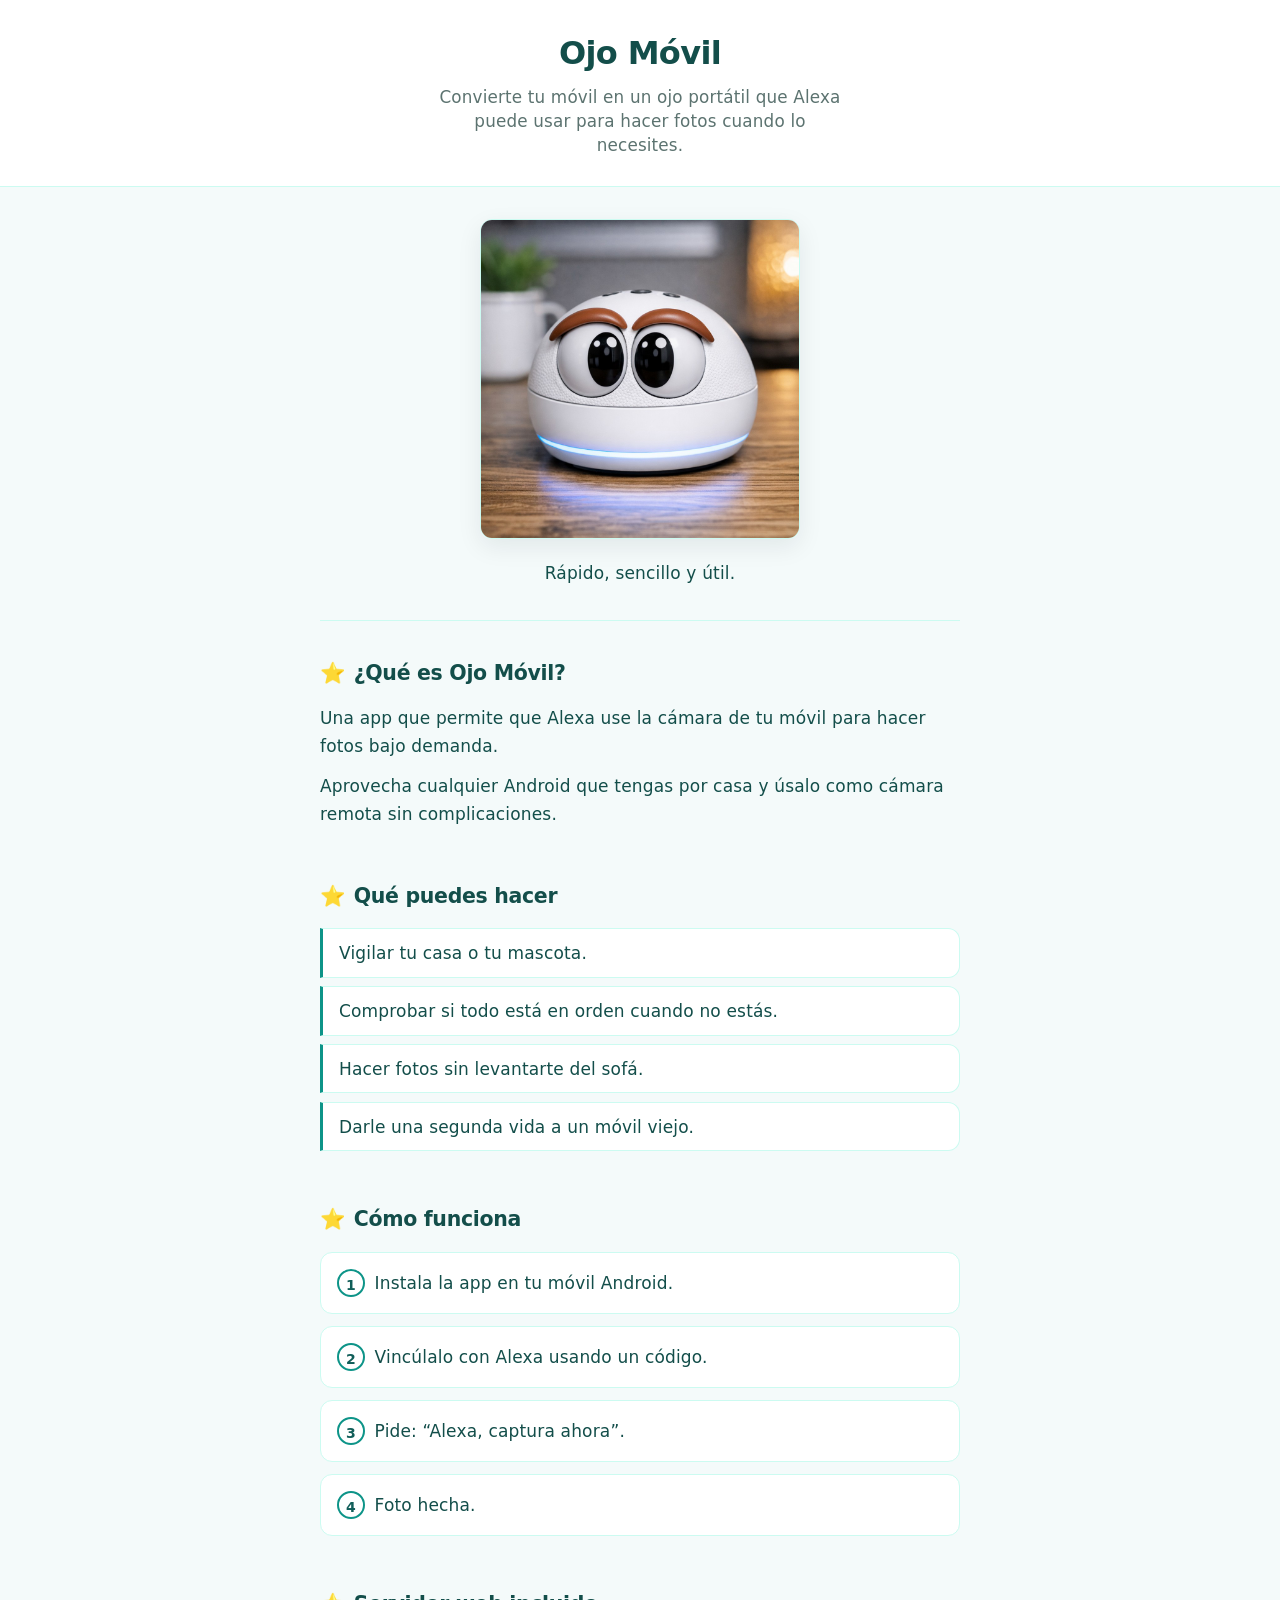
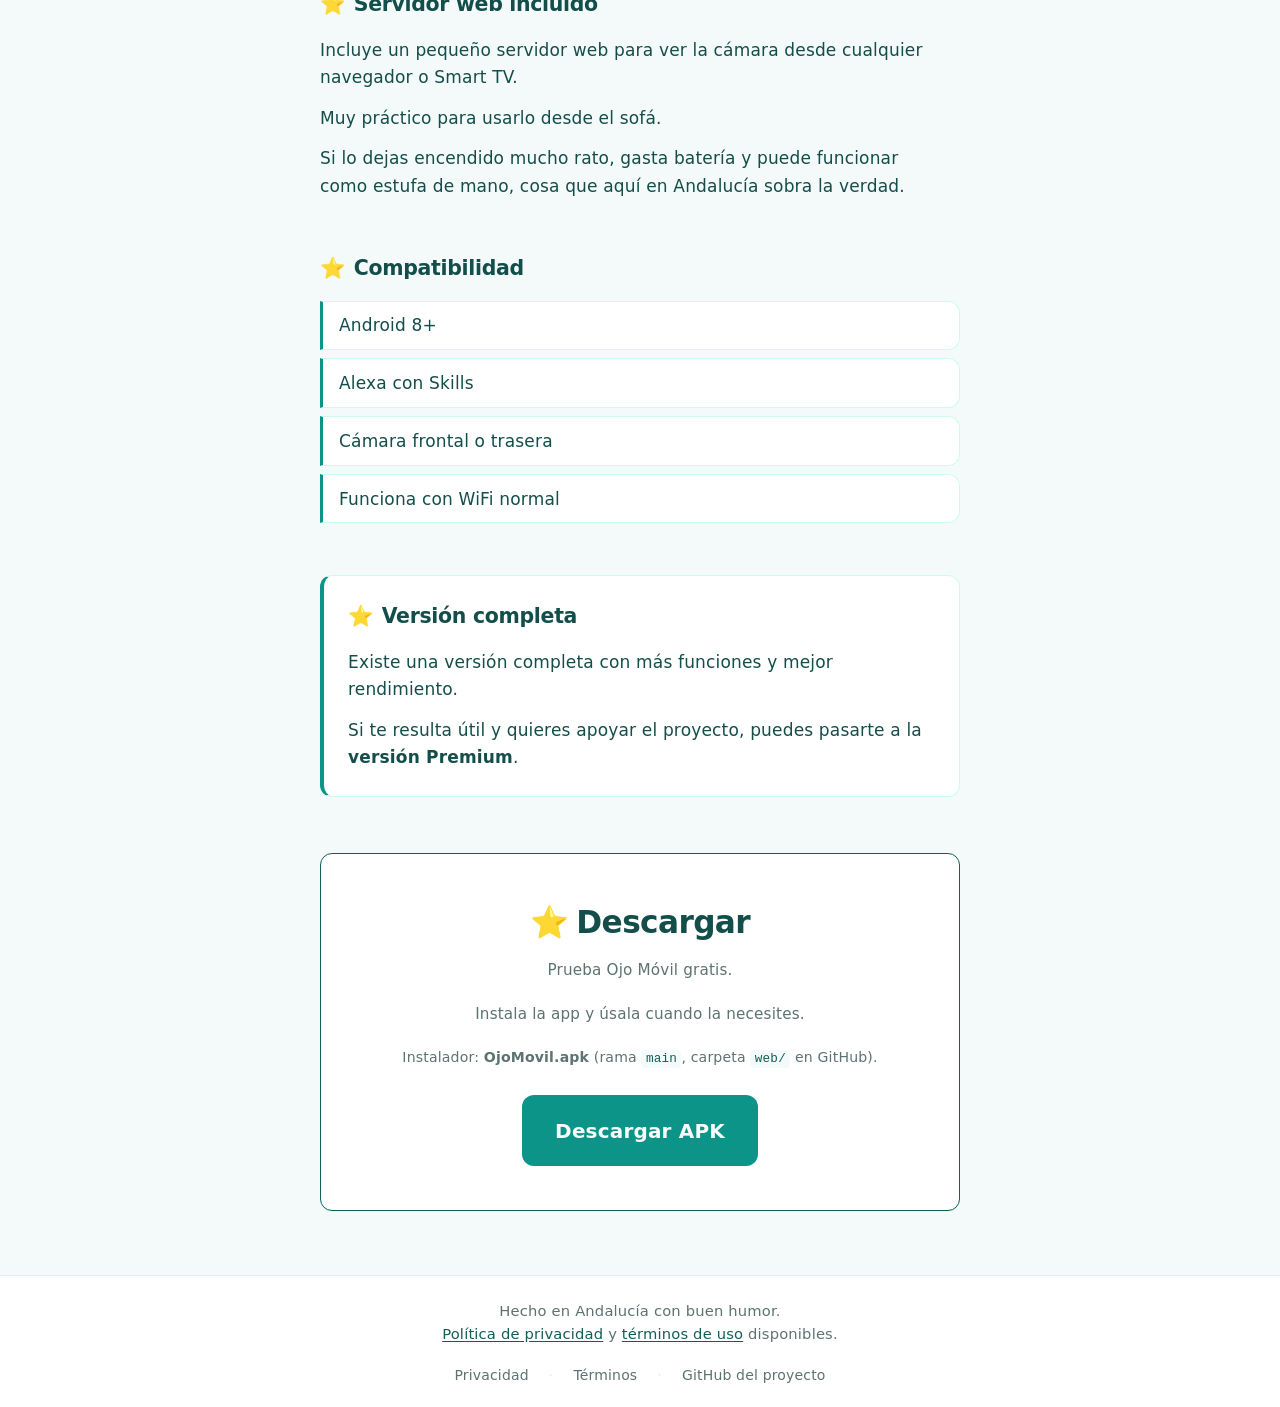
==== web/index.html @ e6a266ed "contenido3" ====
<!DOCTYPE html>
<html lang="es">
<head>
<meta charset="UTF-8">
<meta name="viewport" content="width=device-width, initial-scale=1">
<title>Ojo Móvil</title>
<link rel="stylesheet" href="styles.css">
</head>
<body>

<header>
  <h1><a href="https://ivanpazm.github.io/ojomovil-published/web/">Ojo Móvil</a></h1>
  <p class="header-tagline">Convierte tu móvil en un ojo portátil que Alexa puede usar para hacer fotos cuando lo necesites.</p>
</header>

<main>

  <section class="hero" aria-label="Portada">
    <figure class="hero-figure">
      <img
        class="hero-img"
        src="Copilot_20260422_182253.png"
        width="512"
        height="512"
        alt="Echo Pop personificado, con ojos expresivos y anillo de luz en la base, sobre una mesa de madera."
        decoding="async"
        fetchpriority="high">
    </figure>
    <p>Rápido, sencillo y útil.</p>
  </section>

  <section class="block" aria-labelledby="what-title">
    <h2 id="what-title" class="h2-star"><span class="h2-star__ico" aria-hidden="true">⭐</span> ¿Qué es Ojo Móvil?</h2>
    <p>Una app que permite que Alexa use la cámara de tu móvil para hacer fotos bajo demanda.</p>
    <p>Aprovecha cualquier Android que tengas por casa y úsalo como cámara remota sin complicaciones.</p>
  </section>

  <section class="block" aria-labelledby="can-title">
    <h2 id="can-title" class="h2-star"><span class="h2-star__ico" aria-hidden="true">⭐</span> Qué puedes hacer</h2>
    <ul class="plain-list">
      <li>Vigilar tu casa o tu mascota.</li>
      <li>Comprobar si todo está en orden cuando no estás.</li>
      <li>Hacer fotos sin levantarte del sofá.</li>
      <li>Darle una segunda vida a un móvil viejo.</li>
    </ul>
  </section>

  <section class="block" aria-labelledby="how-title">
    <h2 id="how-title" class="h2-star"><span class="h2-star__ico" aria-hidden="true">⭐</span> Cómo funciona</h2>
    <ol class="steps">
      <li>Instala la app en tu móvil Android.</li>
      <li>Vincúlalo con Alexa usando un código.</li>
      <li>Pide: <q>Alexa, captura ahora</q>.</li>
      <li>Foto hecha.</li>
    </ol>
  </section>

  <section class="block" aria-labelledby="webserver-title">
    <h2 id="webserver-title" class="h2-star"><span class="h2-star__ico" aria-hidden="true">⭐</span> Servidor web incluido</h2>
    <p>Incluye un pequeño servidor web para ver la cámara desde cualquier navegador o Smart TV.</p>
    <p>Muy práctico para usarlo desde el sofá.</p>
    <p>Si lo dejas encendido mucho rato, gasta batería y puede funcionar como estufa de mano, cosa que aquí en Andalucía sobra la verdad.</p>
  </section>

  <section class="block" aria-labelledby="compat-title">
    <h2 id="compat-title" class="h2-star"><span class="h2-star__ico" aria-hidden="true">⭐</span> Compatibilidad</h2>
    <ul class="plain-list">
      <li>Android 8+</li>
      <li>Alexa con Skills</li>
      <li>Cámara frontal o trasera</li>
      <li>Funciona con WiFi normal</li>
    </ul>
  </section>

  <section class="block block--premium" aria-labelledby="full-title">
    <h2 id="full-title" class="h2-star"><span class="h2-star__ico" aria-hidden="true">⭐</span> Versión completa</h2>
    <p>Existe una versión completa con más funciones y mejor rendimiento.</p>
    <p>Si te resulta útil y quieres apoyar el proyecto, puedes pasarte a la <strong>versión Premium</strong>.</p>
  </section>

  <section class="download download--final" aria-labelledby="apk-title">
    <h2 id="apk-title" class="h2-star h2-star--center"><span class="h2-star__ico" aria-hidden="true">⭐</span> Descargar</h2>
    <p>Prueba Ojo Móvil gratis.</p>
    <p>Instala la app y úsala cuando la necesites.</p>
    <p class="download__hint">Instalador: <strong>OjoMovil.apk</strong> (rama <code>main</code>, carpeta <code>web/</code> en GitHub).</p>
    <a class="btn-apk btn-apk--large" href="https://github.com/ivanpazm/ojomovil-published/raw/main/web/OjoMovil.apk">Descargar APK</a>
  </section>

</main>

<footer>
  <div class="footer-wrap">
    <p class="footer-copy">Hecho en Andalucía con buen humor.<br>
    <a href="https://ivanpazm.github.io/ojomovil-published/web/privacy.html">Política de privacidad</a> y <a href="https://ivanpazm.github.io/ojomovil-published/web/terms.html">términos de uso</a> disponibles.</p>
    <nav class="footer-inner" aria-label="Enlaces legales y repositorio">
      <a href="https://ivanpazm.github.io/ojomovil-published/web/privacy.html">Privacidad</a>
      <span class="footer-sep" aria-hidden="true">·</span>
      <a href="https://ivanpazm.github.io/ojomovil-published/web/terms.html">Términos</a>
      <span class="footer-sep" aria-hidden="true">·</span>
      <a href="https://github.com/ivanpazm/ojomovil-published">GitHub del proyecto</a>
    </nav>
  </div>
</footer>

</body>
</html>
---- web/styles.css ----
/*
  Paleta alineada con la app Android (colors.xml / Material colorPrimary):
  · Día:  ojos_primary #0D9488, purple_700 #0F766E, ic_launcher_background #0D9488
  · Noche: ojos_primary #2DD4BF, purple_700 #14B8A6, ic_launcher_background #0F766E
*/

:root {
  /* Tema oscuro (equivalente a noche en la app) */
  --bg: #0a1110;
  --surface: #121f1d;
  --text: #ecfdf5;
  --muted: #8ba8a3;
  --accent: #2dd4bf;
  --accent-hover: #5eead4;
  --accent-strong: #14b8a6;
  --accent-deep: #0f766e;
  --border: #1a3530;
  --on-accent: #042f2e;
  --radius: 12px;
  --max: 40rem;
  --space: clamp(1rem, 4vw, 1.75rem);
}

@media (prefers-color-scheme: light) {
  :root {
    --bg: #f4fafa;
    --surface: #ffffff;
    --text: #134e4a;
    --muted: #5c7370;
    --accent: #0d9488;
    --accent-hover: #0f766e;
    --accent-strong: #0f766e;
    --accent-deep: #115e59;
    --border: #ccfbf1;
    --on-accent: #fafafa;
  }
}
*, *::before, *::after { box-sizing: border-box; }
html { -webkit-text-size-adjust: 100%; }
body {
  margin: 0;
  min-height: 100vh;
  font-family: system-ui, -apple-system, "Segoe UI", Roboto, Ubuntu, "Helvetica Neue", sans-serif;
  font-size: 1.0625rem;
  line-height: 1.6;
  letter-spacing: 0.01em;
  color: var(--text);
  background: var(--bg);
  display: flex;
  flex-direction: column;
}

main {
  flex: 1;
  width: 100%;
  max-width: calc(var(--max) + var(--space) * 2);
  margin: 0 auto;
  padding: var(--space);
  padding-top: clamp(1.25rem, 4vw, 2rem);
  padding-bottom: clamp(2.5rem, 6vw, 4rem);
}

header {
  padding: var(--space);
  text-align: center;
  border-bottom: 1px solid var(--border);
  background: var(--surface);
}

header h1 {
  margin: 0 0 0.35rem;
  font-size: clamp(1.5rem, 5vw, 2rem);
  font-weight: 700;
  letter-spacing: -0.02em;
}

header h1 a {
  color: inherit;
  text-decoration: none;
}

header h1 a:hover {
  color: var(--accent);
}

header h1 a:focus-visible {
  outline: 2px solid var(--accent);
  outline-offset: 3px;
  border-radius: 4px;
}

header p {
  margin: 0;
  color: var(--muted);
  font-size: 0.95rem;
}

.header-tagline {
  max-width: 26rem;
  margin-left: auto;
  margin-right: auto;
  font-size: clamp(0.95rem, 2.8vw, 1.05rem);
  line-height: 1.45;
}

/* Portada bajo la cabecera */
.hero {
  margin: 0 0 clamp(1.5rem, 4vw, 2.25rem);
  padding-bottom: clamp(1.25rem, 4vw, 2rem);
  border-bottom: 1px solid var(--border);
}

.hero-figure {
  margin: 0 auto 1.35rem;
  max-width: min(20rem, 88vw);
  text-align: center;
}

.hero-img {
  display: block;
  width: 100%;
  height: auto;
  border-radius: var(--radius);
  border: 1px solid var(--border);
  box-shadow: 0 10px 28px rgba(0, 0, 0, 0.22);
}

@media (prefers-color-scheme: light) {
  .hero-img {
    box-shadow: 0 8px 24px rgba(15, 23, 42, 0.08);
  }
}

.hero p {
  margin: 0 0 0.85rem;
  max-width: 58ch;
  margin-left: auto;
  margin-right: auto;
  text-align: center;
  color: var(--text);
  line-height: 1.6;
}

.hero p:last-child {
  margin-bottom: 0;
}

section.block > p {
  margin: 0 0 0.85rem;
  max-width: 58ch;
}

section.block > p:last-child {
  margin-bottom: 0;
}

.h2-star {
  display: flex;
  align-items: baseline;
  flex-wrap: wrap;
  gap: 0.35rem 0.5rem;
  max-width: 100%;
}

.h2-star__ico {
  flex-shrink: 0;
}

.h2-star--center {
  justify-content: center;
  text-align: left;
}

.block-after-steps {
  margin-top: 1.1rem;
  margin-bottom: 0;
  max-width: 58ch;
  font-style: italic;
  color: var(--muted);
}

.block--premium {
  padding: clamp(1.1rem, 3vw, 1.5rem);
  background: var(--surface);
  border: 1px solid var(--border);
  border-radius: var(--radius);
  border-left: 4px solid var(--accent);
}

.block--premium > p:first-of-type {
  margin-top: 0;
}

.plain-list--compact li {
  padding-top: 0.45rem;
  padding-bottom: 0.45rem;
  margin-bottom: 0.35rem;
}

.download__hint {
  margin-top: 0.5rem !important;
  font-size: 0.88rem !important;
  color: var(--muted) !important;
}

.footer-wrap {
  max-width: calc(var(--max) + var(--space) * 2);
  margin: 0 auto;
}

.footer-copy {
  margin: 0 0 1.15rem;
  text-align: center;
  font-size: 0.92rem;
  line-height: 1.55;
  color: var(--muted);
}

.footer-copy a {
  color: var(--accent-deep);
  text-decoration: underline;
  text-underline-offset: 2px;
}

.footer-copy a:hover {
  color: var(--accent);
}

@media (prefers-color-scheme: dark) {
  .footer-copy a {
    color: var(--accent-strong);
  }
  .footer-copy a:hover {
    color: var(--accent-hover);
  }
}

.footer-copy a:focus-visible {
  outline: 2px solid var(--accent);
  outline-offset: 2px;
  border-radius: 2px;
}

section.block q {
  color: var(--text);
}

.download {
  margin-top: clamp(1.5rem, 5vw, 2.25rem);
  padding: clamp(1.25rem, 4vw, 2rem);
  background: var(--surface);
  border: 1px solid var(--border);
  border-radius: var(--radius);
  text-align: center;
}

.download--final {
  margin-top: clamp(2.25rem, 6vw, 3.5rem);
  padding: clamp(1.75rem, 5vw, 2.75rem) clamp(1.25rem, 4vw, 2rem);
  border-color: var(--accent-deep);
  box-shadow: 0 1px 0 rgba(45, 212, 191, 0.08);
}

.download h2 {
  margin: 0 0 0.75rem;
  font-size: clamp(1.35rem, 4vw, 1.75rem);
  font-weight: 700;
  letter-spacing: -0.02em;
}

.download--final h2 {
  margin-bottom: 0.65rem;
  font-size: clamp(1.45rem, 4.5vw, 1.95rem);
}

.download p {
  margin: 0 0 1.25rem;
  color: var(--muted);
  font-size: 0.95rem;
}

.download code {
  font-size: 0.9em;
  padding: 0.1em 0.35em;
  border-radius: 4px;
  background: var(--bg);
  color: var(--accent-deep);
}

@media (prefers-color-scheme: dark) {
  .download code {
    color: var(--accent);
  }
}
.btn-apk {
  display: inline-flex;
  align-items: center;
  justify-content: center;
  gap: 0.5rem;
  padding: 1rem 1.85rem;
  font-size: 1.125rem;
  font-weight: 600;
  color: var(--on-accent);
  background: var(--accent);
  border-radius: var(--radius);
  text-decoration: none;
  border: none;
  cursor: pointer;
  transition: background 0.15s ease, transform 0.15s ease, color 0.15s ease;
}

.btn-apk:hover {
  background: var(--accent-hover);
}

.btn-apk:active {
  transform: scale(0.98);
}

.btn-apk:focus-visible {
  outline: 2px solid var(--accent-hover);
  outline-offset: 3px;
}

footer a:focus-visible {
  outline: 2px solid var(--accent);
  outline-offset: 2px;
  border-radius: 2px;
}

.btn-apk--large {
  margin-top: 0.35rem;
  padding: 1.2rem 2.1rem;
  font-size: clamp(1.1rem, 3.5vw, 1.25rem);
  width: 100%;
  max-width: 22rem;
}

@media (min-width: 30rem) {
  .btn-apk--large {
    width: auto;
    min-width: 14rem;
  }
}

section.block {
  margin-top: clamp(2rem, 5.5vw, 3.25rem);
}

.hero + .block {
  margin-top: clamp(1.35rem, 4vw, 2rem);
}

section.block h2 {
  margin: 0 0 1rem;
  font-size: clamp(1.12rem, 2.8vw, 1.28rem);
  font-weight: 600;
  letter-spacing: -0.015em;
  color: var(--text);
}

.lede {
  margin: 0 0 1.35rem;
  max-width: 65ch;
  color: var(--text);
  font-size: 1.03rem;
  line-height: 1.65;
}

.icon-bullets {
  list-style: none;
  margin: 0;
  padding: 0;
  display: flex;
  flex-direction: column;
  gap: 0.85rem;
}

.icon-bullets li {
  display: flex;
  gap: 0.75rem;
  align-items: flex-start;
  margin: 0;
  padding: 0.95rem 1.05rem;
  background: var(--surface);
  border: 1px solid var(--border);
  border-radius: var(--radius);
  line-height: 1.55;
}

.icon-bullets__emoji {
  flex-shrink: 0;
  font-size: 1.35rem;
  line-height: 1.35;
}

.plain-list {
  list-style: none;
  margin: 0;
  padding: 0;
}

.plain-list li {
  margin: 0 0 0.55rem;
  padding: 0.65rem 0.85rem 0.65rem 1rem;
  border-left: 3px solid var(--accent);
  background: var(--surface);
  border-radius: 0 var(--radius) var(--radius) 0;
  border-top: 1px solid var(--border);
  border-right: 1px solid var(--border);
  border-bottom: 1px solid var(--border);
  line-height: 1.55;
}

.plain-list li:last-child {
  margin-bottom: 0;
}

.spec-list {
  list-style: none;
  margin: 0;
  padding: 0;
}

.spec-list li {
  margin: 0 0 1rem;
  padding: 0.85rem 1.05rem;
  background: var(--surface);
  border: 1px solid var(--border);
  border-radius: var(--radius);
  line-height: 1.55;
}

.spec-list li:last-child {
  margin-bottom: 0;
}

.spec-list__label {
  display: block;
  margin-bottom: 0.4rem;
  font-size: 0.72rem;
  font-weight: 700;
  letter-spacing: 0.06em;
  text-transform: uppercase;
  color: var(--accent-deep);
}

@media (prefers-color-scheme: dark) {
  .spec-list__label {
    color: var(--accent-strong);
  }
}

.steps {
  list-style: none;
  margin: 0;
  padding: 0;
  counter-reset: step;
}

.steps li {
  position: relative;
  padding: 1.05rem 1rem 1.05rem 3.35rem;
  margin-bottom: 0.75rem;
  background: var(--surface);
  border: 1px solid var(--border);
  border-radius: var(--radius);
  counter-increment: step;
  line-height: 1.55;
}

.steps li:last-child { margin-bottom: 0; }

.steps li::before {
  content: counter(step);
  position: absolute;
  left: 1rem;
  top: 50%;
  transform: translateY(-50%);
  width: 1.75rem;
  height: 1.75rem;
  line-height: 1.75rem;
  text-align: center;
  font-size: 0.875rem;
  font-weight: 700;
  color: var(--accent-deep);
  border: 2px solid var(--accent);
  border-radius: 50%;
}

@media (prefers-color-scheme: dark) {
  .steps li::before {
    color: var(--accent);
  }
}
.privacy-box {
  margin: 0;
  padding: 1.15rem 1.25rem;
  background: var(--surface);
  border-left: 4px solid var(--accent);
  border-radius: 0 var(--radius) var(--radius) 0;
  border-top: 1px solid var(--border);
  border-right: 1px solid var(--border);
  border-bottom: 1px solid var(--border);
}

.privacy-box p {
  margin: 0;
  font-size: 1rem;
}

/* Páginas legales (privacy, terms) */
article.legal {
  margin-top: clamp(1.25rem, 4vw, 2rem);
  padding: clamp(1.25rem, 4vw, 2rem);
  background: var(--surface);
  border: 1px solid var(--border);
  border-radius: var(--radius);
}

article.legal h1 {
  margin: 0 0 1.25rem;
  font-size: clamp(1.25rem, 4vw, 1.5rem);
  font-weight: 700;
  letter-spacing: -0.02em;
  line-height: 1.3;
}

article.legal p {
  margin: 0 0 1rem;
  color: var(--text);
}

article.legal p:last-child {
  margin-bottom: 0;
}

footer {
  margin-top: auto;
  padding: 1.5rem var(--space) 1.35rem;
  border-top: 1px solid var(--border);
  background: var(--surface);
}

.footer-inner {
  max-width: none;
  margin: 0 auto;
  display: flex;
  flex-wrap: wrap;
  align-items: center;
  justify-content: center;
  gap: 0.75rem 1.25rem;
  font-size: 0.875rem;
}

footer a {
  color: var(--muted);
  text-decoration: none;
}

footer a:hover {
  color: var(--accent);
  text-decoration: underline;
}

.footer-sep {
  color: var(--border);
  user-select: none;
}

footer a[aria-current="page"] {
  color: var(--accent);
  font-weight: 600;
}

@media (max-width: 28rem) {
  .footer-inner {
    flex-direction: column;
    gap: 0.65rem;
  }
  .footer-sep { display: none; }
}
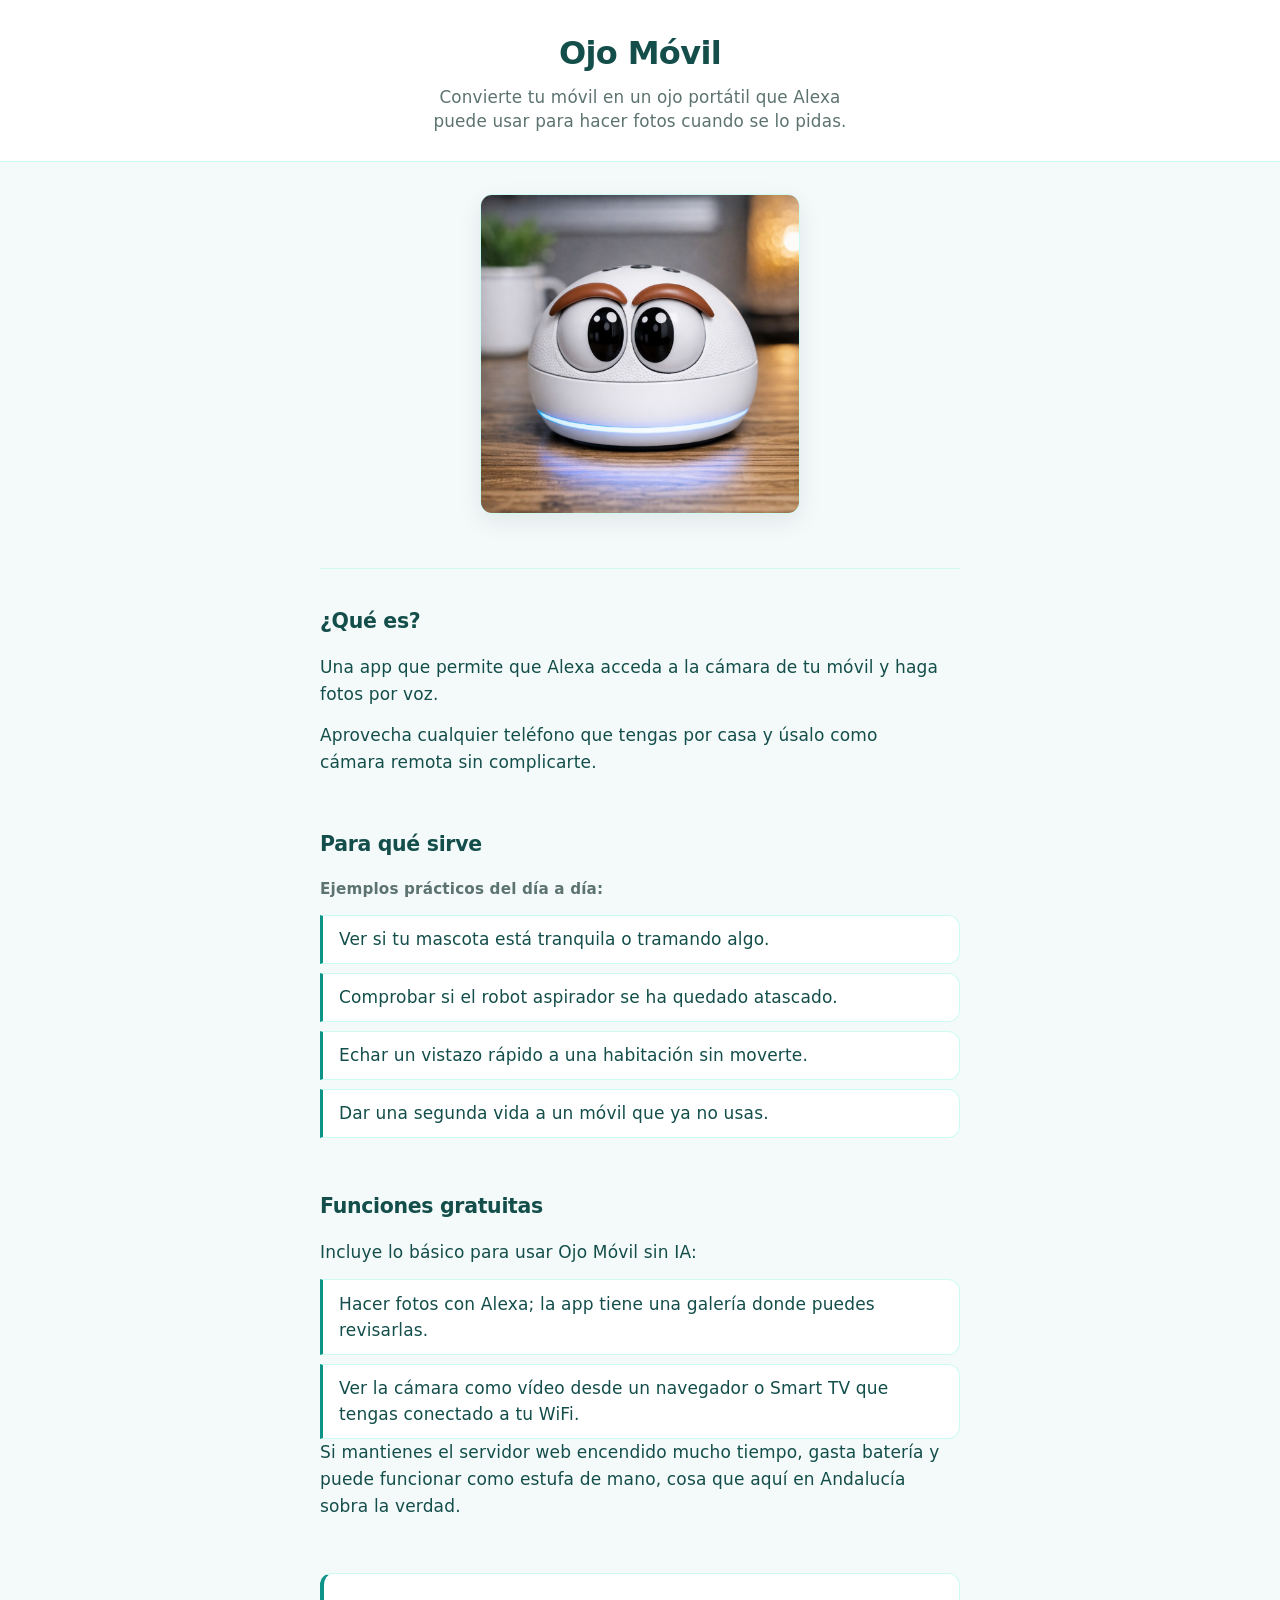
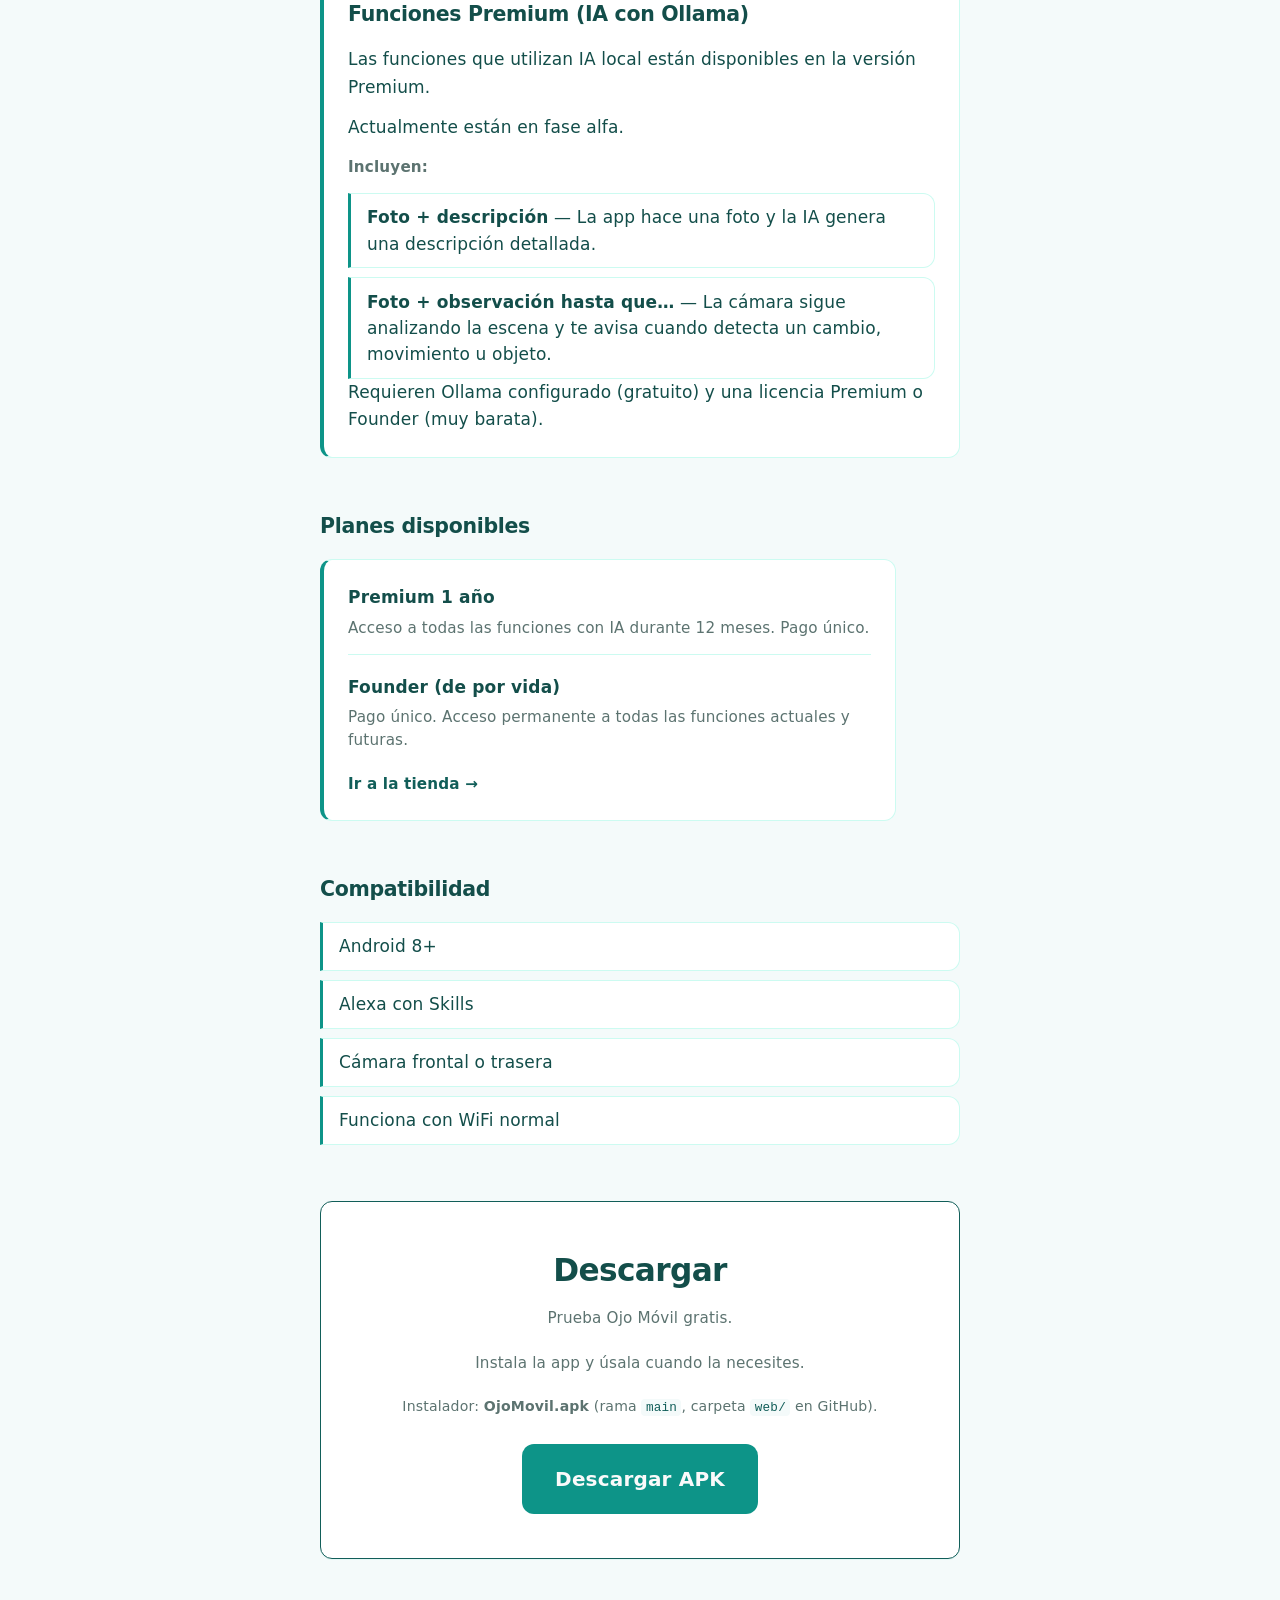
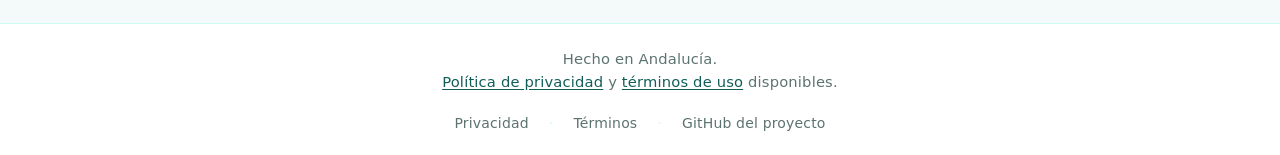
==== commit 490d11f0: "contenido4" ====
--- a/web/index.html
+++ b/web/index.html
@@ -3,14 +3,41 @@
 <head>
 <meta charset="UTF-8">
 <meta name="viewport" content="width=device-width, initial-scale=1">
-<title>Ojo Móvil</title>
+<title>Ojo Móvil — Fotos por voz con Alexa y la cámara de tu Android</title>
+<meta name="description" content="Ojo Móvil convierte tu móvil en una cámara que Alexa usa cuando se lo pides: fotos por voz, galería en la app y vista en vivo por WiFi en navegador o Smart TV. Hay funciones Premium con IA local usando Ollama.">
+<link rel="canonical" href="https://ivanpazm.github.io/ojomovil-published/web/">
+<meta property="og:title" content="Ojo Móvil — Fotos por voz con Alexa y tu Android">
+<meta property="og:description" content="Convierte tu móvil en un ojo portátil que Alexa puede usar para hacer fotos cuando se lo pidas. Galería en la app, vídeo por WiFi en el navegador o la tele, y opciones Premium con IA local (Ollama).">
+<meta property="og:type" content="website">
+<meta property="og:url" content="https://ivanpazm.github.io/ojomovil-published/web/">
+<meta property="og:image" content="https://ivanpazm.github.io/ojomovil-published/web/Copilot_20260422_182253.png">
+<meta property="og:locale" content="es_ES">
+<meta name="twitter:card" content="summary_large_image">
+<meta name="twitter:title" content="Ojo Móvil — Fotos por voz con Alexa y tu Android">
+<meta name="twitter:description" content="Convierte tu móvil en un ojo portátil que Alexa puede usar para hacer fotos cuando se lo pidas. Galería en la app, vídeo por WiFi y Premium con IA local (Ollama).">
+<meta name="twitter:image" content="https://ivanpazm.github.io/ojomovil-published/web/Copilot_20260422_182253.png">
 <link rel="stylesheet" href="styles.css">
+<script type="application/ld+json">
+{
+  "@context": "https://schema.org",
+  "@type": "SoftwareApplication",
+  "name": "Ojo Móvil",
+  "operatingSystem": "Android",
+  "applicationCategory": "UtilityApplication",
+  "description": "App Android y skill de Alexa que dejan hacer fotos con la cámara del móvil cuando se lo pides por voz, con galería integrada y opción de ver la cámara en vivo desde un navegador o Smart TV en la misma WiFi. Incluye funciones Premium con IA local mediante Ollama y licencias Premium o Founder.",
+  "offers": {
+    "@type": "Offer",
+    "price": "0.00",
+    "priceCurrency": "EUR"
+  }
+}
+</script>
 </head>
 <body>
 
 <header>
   <h1><a href="https://ivanpazm.github.io/ojomovil-published/web/">Ojo Móvil</a></h1>
-  <p class="header-tagline">Convierte tu móvil en un ojo portátil que Alexa puede usar para hacer fotos cuando lo necesites.</p>
+  <p class="header-tagline">Convierte tu móvil en un ojo portátil que Alexa puede usar para hacer fotos cuando se lo pidas.</p>
 </header>
 
 <main>
@@ -26,44 +53,65 @@
         decoding="async"
         fetchpriority="high">
     </figure>
-    <p>Rápido, sencillo y útil.</p>
   </section>
 
   <section class="block" aria-labelledby="what-title">
-    <h2 id="what-title" class="h2-star"><span class="h2-star__ico" aria-hidden="true">⭐</span> ¿Qué es Ojo Móvil?</h2>
-    <p>Una app que permite que Alexa use la cámara de tu móvil para hacer fotos bajo demanda.</p>
-    <p>Aprovecha cualquier Android que tengas por casa y úsalo como cámara remota sin complicaciones.</p>
+    <h2 id="what-title">¿Qué es?</h2>
+    <p>Una app que permite que Alexa acceda a la cámara de tu móvil y haga fotos por voz.</p>
+    <p>Aprovecha cualquier teléfono que tengas por casa y úsalo como cámara remota sin complicarte.</p>
   </section>
 
-  <section class="block" aria-labelledby="can-title">
-    <h2 id="can-title" class="h2-star"><span class="h2-star__ico" aria-hidden="true">⭐</span> Qué puedes hacer</h2>
+  <section class="block" aria-labelledby="use-title">
+    <h2 id="use-title">Para qué sirve</h2>
+    <p class="section-kicker">Ejemplos prácticos del día a día:</p>
     <ul class="plain-list">
-      <li>Vigilar tu casa o tu mascota.</li>
-      <li>Comprobar si todo está en orden cuando no estás.</li>
-      <li>Hacer fotos sin levantarte del sofá.</li>
-      <li>Darle una segunda vida a un móvil viejo.</li>
+      <li>Ver si tu mascota está tranquila o tramando algo.</li>
+      <li>Comprobar si el robot aspirador se ha quedado atascado.</li>
+      <li>Echar un vistazo rápido a una habitación sin moverte.</li>
+      <li>Dar una segunda vida a un móvil que ya no usas.</li>
     </ul>
   </section>
 
-  <section class="block" aria-labelledby="how-title">
-    <h2 id="how-title" class="h2-star"><span class="h2-star__ico" aria-hidden="true">⭐</span> Cómo funciona</h2>
-    <ol class="steps">
-      <li>Instala la app en tu móvil Android.</li>
-      <li>Vincúlalo con Alexa usando un código.</li>
-      <li>Pide: <q>Alexa, captura ahora</q>.</li>
-      <li>Foto hecha.</li>
-    </ol>
+  <section class="block" aria-labelledby="free-title">
+    <h2 id="free-title">Funciones gratuitas</h2>
+    <p>Incluye lo básico para usar Ojo Móvil sin IA:</p>
+    <ul class="plain-list">
+      <li>Hacer fotos con Alexa; la app tiene una galería donde puedes revisarlas.</li>
+      <li>Ver la cámara como vídeo desde un navegador o Smart TV que tengas conectado a tu WiFi.</li>
+    </ul>
+    <p>Si mantienes el servidor web encendido mucho tiempo, gasta batería y puede funcionar como estufa de mano, cosa que aquí en Andalucía sobra la verdad.</p>
   </section>
 
-  <section class="block" aria-labelledby="webserver-title">
-    <h2 id="webserver-title" class="h2-star"><span class="h2-star__ico" aria-hidden="true">⭐</span> Servidor web incluido</h2>
-    <p>Incluye un pequeño servidor web para ver la cámara desde cualquier navegador o Smart TV.</p>
-    <p>Muy práctico para usarlo desde el sofá.</p>
-    <p>Si lo dejas encendido mucho rato, gasta batería y puede funcionar como estufa de mano, cosa que aquí en Andalucía sobra la verdad.</p>
+  <section class="block block--premium" aria-labelledby="premium-ia-title">
+    <h2 id="premium-ia-title">Funciones Premium (IA con Ollama)</h2>
+    <p>Las funciones que utilizan IA local están disponibles en la versión Premium.</p>
+    <p>Actualmente están en fase alfa.</p>
+    <p class="section-kicker">Incluyen:</p>
+    <ul class="plain-list">
+      <li><strong>Foto + descripción</strong> — La app hace una foto y la IA genera una descripción detallada.</li>
+      <li><strong>Foto + observación hasta que…</strong> — La cámara sigue analizando la escena y te avisa cuando detecta un cambio, movimiento u objeto.</li>
+    </ul>
+    <p>Requieren Ollama configurado (gratuito) y una licencia Premium o Founder (muy barata).</p>
+  </section>
+
+  <!-- Sustituye el href por la URL de tu pasarela (Stripe, Lemon Squeezy, etc.) cuando la tengas. -->
+  <section class="block" aria-labelledby="plans-title">
+    <h2 id="plans-title">Planes disponibles</h2>
+    <a class="store-block" href="https://github.com/ivanpazm/ojomovil-published/releases">
+      <span class="store-block__plan">
+        <strong>Premium 1 año</strong>
+        <span class="store-block__detail">Acceso a todas las funciones con IA durante 12 meses. Pago único.</span>
+      </span>
+      <span class="store-block__plan">
+        <strong>Founder (de por vida)</strong>
+        <span class="store-block__detail">Pago único. Acceso permanente a todas las funciones actuales y futuras.</span>
+      </span>
+      <span class="store-block__cta">Ir a la tienda →</span>
+    </a>
   </section>
 
   <section class="block" aria-labelledby="compat-title">
-    <h2 id="compat-title" class="h2-star"><span class="h2-star__ico" aria-hidden="true">⭐</span> Compatibilidad</h2>
+    <h2 id="compat-title">Compatibilidad</h2>
     <ul class="plain-list">
       <li>Android 8+</li>
       <li>Alexa con Skills</li>
@@ -72,14 +120,8 @@
     </ul>
   </section>
 
-  <section class="block block--premium" aria-labelledby="full-title">
-    <h2 id="full-title" class="h2-star"><span class="h2-star__ico" aria-hidden="true">⭐</span> Versión completa</h2>
-    <p>Existe una versión completa con más funciones y mejor rendimiento.</p>
-    <p>Si te resulta útil y quieres apoyar el proyecto, puedes pasarte a la <strong>versión Premium</strong>.</p>
-  </section>
-
   <section class="download download--final" aria-labelledby="apk-title">
-    <h2 id="apk-title" class="h2-star h2-star--center"><span class="h2-star__ico" aria-hidden="true">⭐</span> Descargar</h2>
+    <h2 id="apk-title">Descargar</h2>
     <p>Prueba Ojo Móvil gratis.</p>
     <p>Instala la app y úsala cuando la necesites.</p>
     <p class="download__hint">Instalador: <strong>OjoMovil.apk</strong> (rama <code>main</code>, carpeta <code>web/</code> en GitHub).</p>
@@ -90,7 +132,7 @@
 
 <footer>
   <div class="footer-wrap">
-    <p class="footer-copy">Hecho en Andalucía con buen humor.<br>
+    <p class="footer-copy">Hecho en Andalucía.<br>
     <a href="https://ivanpazm.github.io/ojomovil-published/web/privacy.html">Política de privacidad</a> y <a href="https://ivanpazm.github.io/ojomovil-published/web/terms.html">términos de uso</a> disponibles.</p>
     <nav class="footer-inner" aria-label="Enlaces legales y repositorio">
       <a href="https://ivanpazm.github.io/ojomovil-published/web/privacy.html">Privacidad</a>
--- a/web/styles.css
+++ b/web/styles.css
@@ -179,6 +179,78 @@
   color: var(--muted);
 }
 
+.section-kicker {
+  margin: 0 0 0.75rem;
+  font-size: 0.95rem;
+  font-weight: 600;
+  color: var(--muted);
+}
+
+/* Bloque clicable: planes / tienda (sustituir href en index.html) */
+.store-block {
+  display: flex;
+  flex-direction: column;
+  gap: 1rem;
+  margin-top: 0.5rem;
+  padding: clamp(1.1rem, 3vw, 1.5rem);
+  max-width: 36rem;
+  text-decoration: none;
+  color: inherit;
+  background: var(--surface);
+  border: 1px solid var(--border);
+  border-radius: var(--radius);
+  border-left: 4px solid var(--accent);
+  transition: border-color 0.15s ease, box-shadow 0.15s ease;
+}
+
+.store-block:hover {
+  border-color: var(--accent-deep);
+  box-shadow: 0 4px 20px rgba(0, 0, 0, 0.12);
+}
+
+@media (prefers-color-scheme: dark) {
+  .store-block:hover {
+    box-shadow: 0 4px 24px rgba(0, 0, 0, 0.35);
+  }
+}
+
+.store-block:focus-visible {
+  outline: 2px solid var(--accent);
+  outline-offset: 3px;
+}
+
+.store-block__plan {
+  display: block;
+}
+
+.store-block__plan:first-child {
+  padding-bottom: 0.9rem;
+  margin-bottom: 0.15rem;
+  border-bottom: 1px solid var(--border);
+}
+
+.store-block__detail {
+  display: block;
+  margin-top: 0.35rem;
+  font-size: 0.95rem;
+  font-weight: 400;
+  color: var(--muted);
+  line-height: 1.5;
+}
+
+.store-block__cta {
+  margin-top: 0.25rem;
+  font-size: 0.95rem;
+  font-weight: 700;
+  color: var(--accent-deep);
+}
+
+@media (prefers-color-scheme: dark) {
+  .store-block__cta {
+    color: var(--accent);
+  }
+}
+
 .block--premium {
   padding: clamp(1.1rem, 3vw, 1.5rem);
   background: var(--surface);
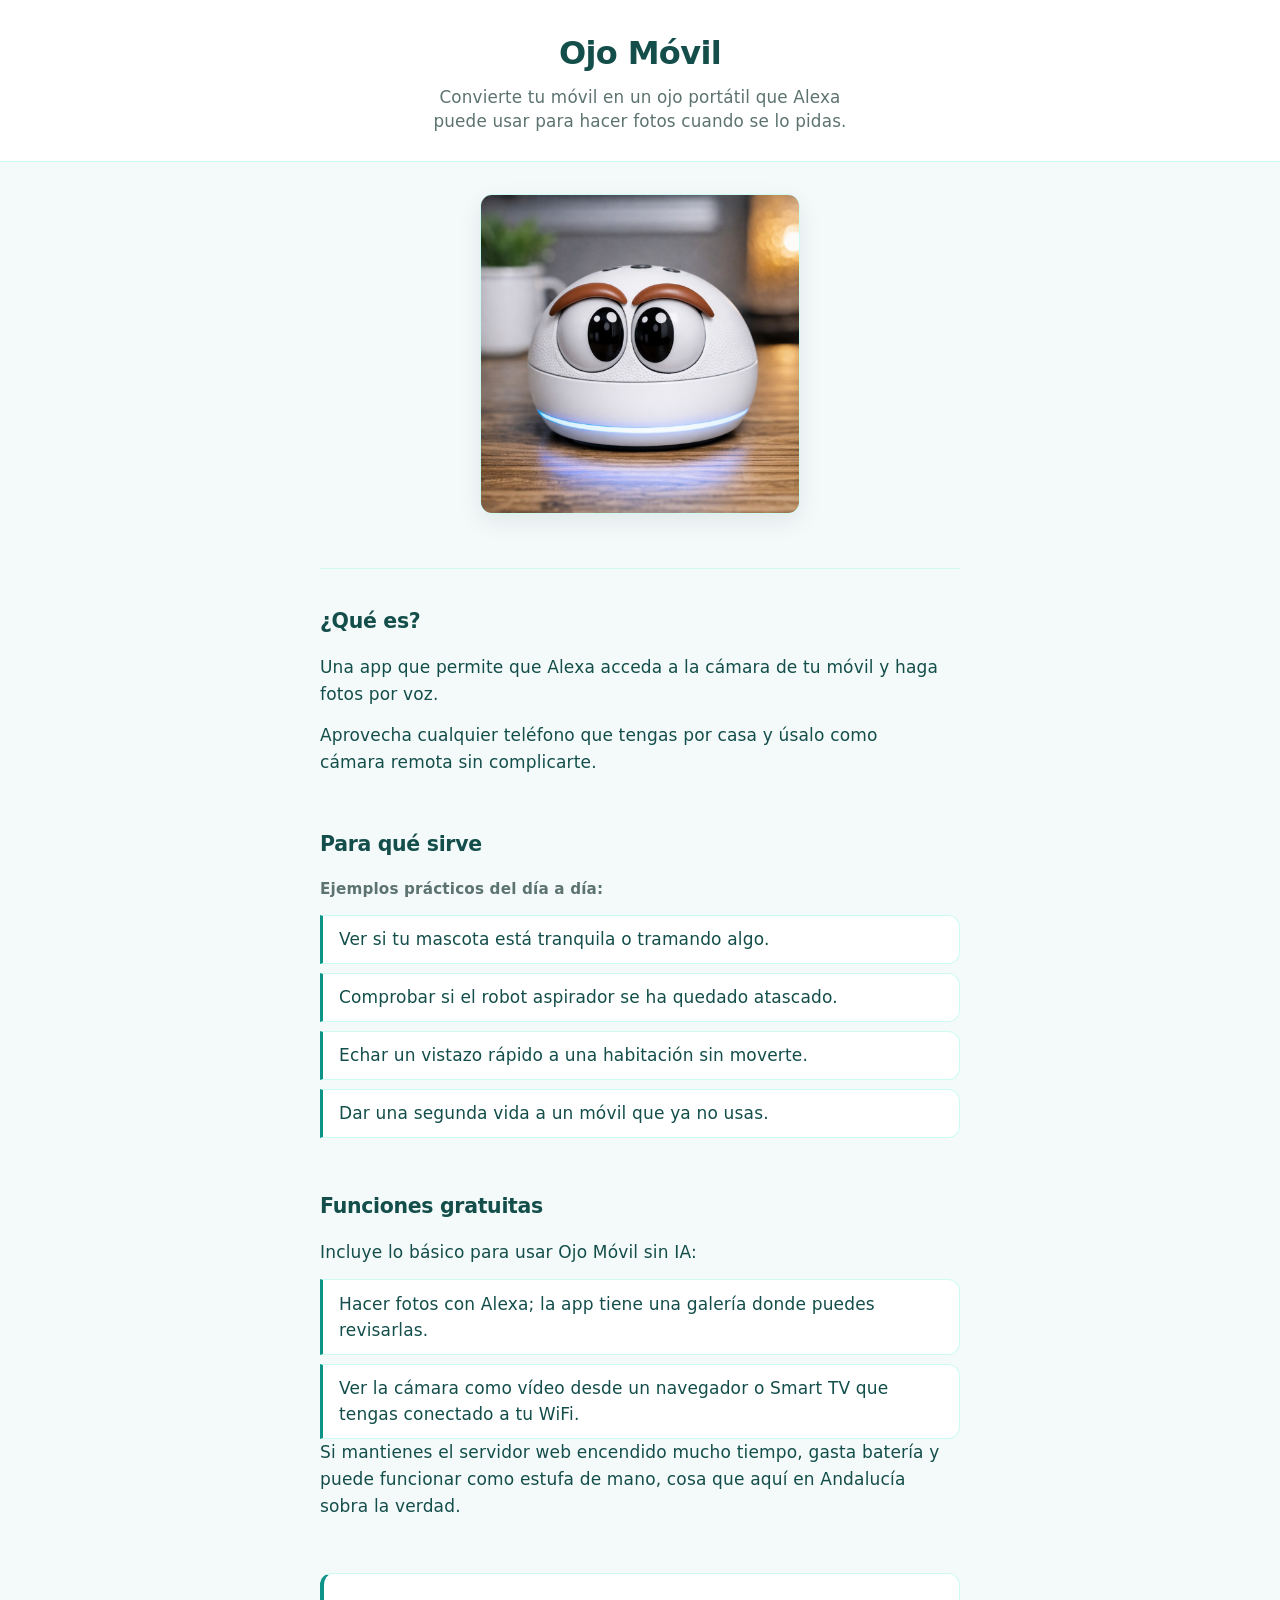
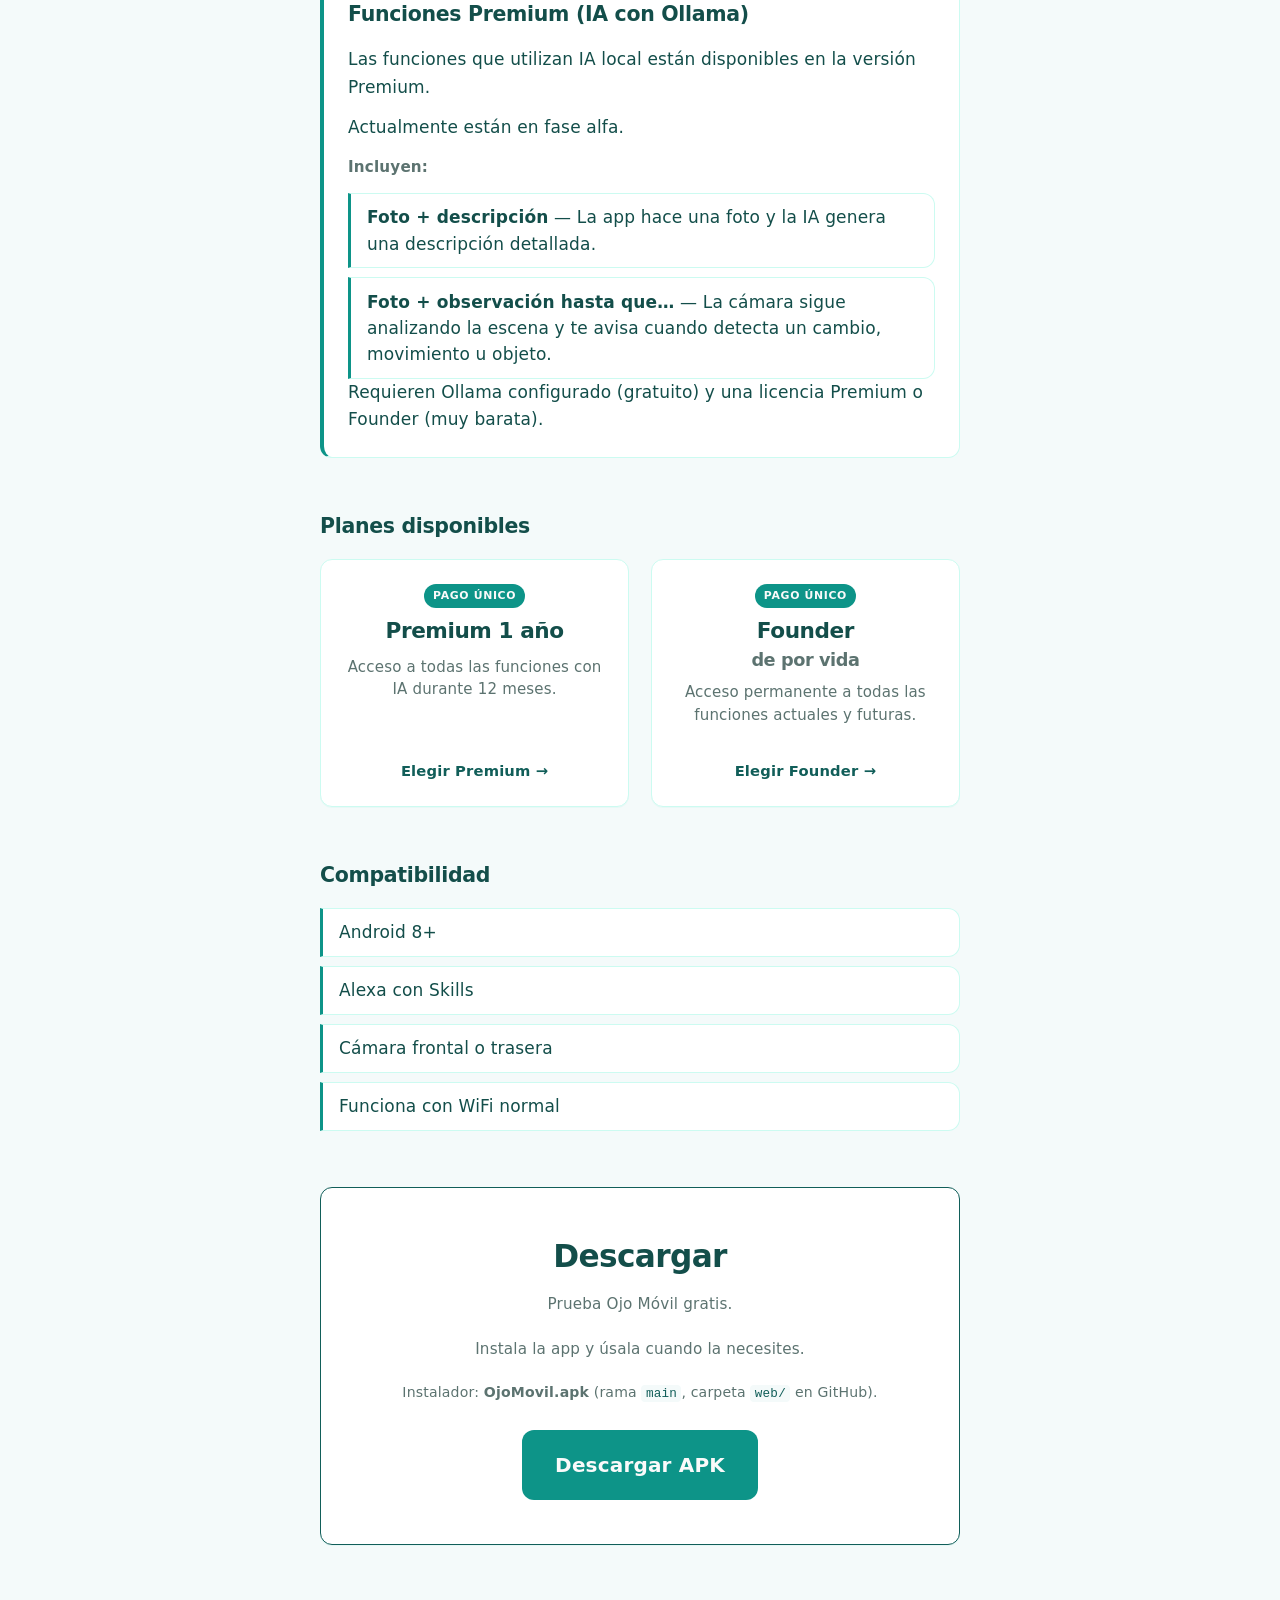
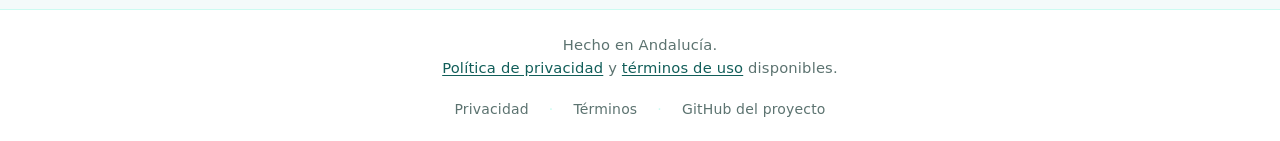
==== commit d640cdec: "contenido5" ====
--- a/web/index.html
+++ b/web/index.html
@@ -94,20 +94,23 @@
     <p>Requieren Ollama configurado (gratuito) y una licencia Premium o Founder (muy barata).</p>
   </section>
 
-  <!-- Sustituye el href por la URL de tu pasarela (Stripe, Lemon Squeezy, etc.) cuando la tengas. -->
-  <section class="block" aria-labelledby="plans-title">
+  <!-- Sustituye cada href por la URL de pago del plan (Stripe, Lemon Squeezy, etc.). -->
+  <section class="block plans-section" aria-labelledby="plans-title">
     <h2 id="plans-title">Planes disponibles</h2>
-    <a class="store-block" href="https://github.com/ivanpazm/ojomovil-published/releases">
-      <span class="store-block__plan">
-        <strong>Premium 1 año</strong>
-        <span class="store-block__detail">Acceso a todas las funciones con IA durante 12 meses. Pago único.</span>
-      </span>
-      <span class="store-block__plan">
-        <strong>Founder (de por vida)</strong>
-        <span class="store-block__detail">Pago único. Acceso permanente a todas las funciones actuales y futuras.</span>
-      </span>
-      <span class="store-block__cta">Ir a la tienda →</span>
-    </a>
+    <div class="plans-grid">
+      <a class="plan-card" href="https://github.com/ivanpazm/ojomovil-published/releases">
+        <span class="plan-card__label">Pago único</span>
+        <h3 class="plan-card__title">Premium 1 año</h3>
+        <p class="plan-card__desc">Acceso a todas las funciones con IA durante 12 meses.</p>
+        <span class="plan-card__cta">Elegir Premium →</span>
+      </a>
+      <a class="plan-card" href="https://github.com/ivanpazm/ojomovil-published/releases">
+        <span class="plan-card__label">Pago único</span>
+        <h3 class="plan-card__title">Founder <span class="plan-card__subtitle">de por vida</span></h3>
+        <p class="plan-card__desc">Acceso permanente a todas las funciones actuales y futuras.</p>
+        <span class="plan-card__cta">Elegir Founder →</span>
+      </a>
+    </div>
   </section>
 
   <section class="block" aria-labelledby="compat-title">
--- a/web/styles.css
+++ b/web/styles.css
@@ -186,67 +186,104 @@
   color: var(--muted);
 }
 
-/* Bloque clicable: planes / tienda (sustituir href en index.html) */
-.store-block {
+/* Planes: dos tarjetas iguales, centradas */
+.plans-section .plans-grid {
+  display: grid;
+  grid-template-columns: repeat(2, minmax(0, 1fr));
+  gap: clamp(1rem, 3vw, 1.35rem);
+  max-width: 44rem;
+  margin: 0.75rem auto 0;
+  width: 100%;
+}
+
+@media (max-width: 36rem) {
+  .plans-section .plans-grid {
+    grid-template-columns: 1fr;
+    max-width: 22rem;
+  }
+}
+
+.plan-card {
   display: flex;
   flex-direction: column;
-  gap: 1rem;
-  margin-top: 0.5rem;
-  padding: clamp(1.1rem, 3vw, 1.5rem);
-  max-width: 36rem;
+  min-height: 15.5rem;
+  padding: clamp(1.15rem, 3vw, 1.5rem);
   text-decoration: none;
   color: inherit;
-  background: var(--surface);
-  border: 1px solid var(--border);
-  border-radius: var(--radius);
-  border-left: 4px solid var(--accent);
-  transition: border-color 0.15s ease, box-shadow 0.15s ease;
-}
-
-.store-block:hover {
-  border-color: var(--accent-deep);
-  box-shadow: 0 4px 20px rgba(0, 0, 0, 0.12);
+  text-align: center;
+  align-items: center;
+  background: var(--surface);
+  border: 1px solid var(--border);
+  border-radius: var(--radius);
+  box-shadow: 0 1px 0 rgba(45, 212, 191, 0.06);
+  transition: border-color 0.15s ease, box-shadow 0.15s ease, transform 0.15s ease;
+}
+
+.plan-card:hover {
+  border-color: var(--accent);
+  box-shadow: 0 8px 28px rgba(0, 0, 0, 0.14);
+  transform: translateY(-2px);
 }
 
 @media (prefers-color-scheme: dark) {
-  .store-block:hover {
-    box-shadow: 0 4px 24px rgba(0, 0, 0, 0.35);
-  }
-}
-
-.store-block:focus-visible {
+  .plan-card:hover {
+    box-shadow: 0 10px 32px rgba(0, 0, 0, 0.35);
+  }
+}
+
+.plan-card:focus-visible {
   outline: 2px solid var(--accent);
   outline-offset: 3px;
 }
 
-.store-block__plan {
+.plan-card__label {
+  display: inline-block;
+  margin-bottom: 0.65rem;
+  padding: 0.2rem 0.55rem;
+  font-size: 0.68rem;
+  font-weight: 700;
+  letter-spacing: 0.06em;
+  text-transform: uppercase;
+  color: var(--on-accent);
+  background: var(--accent);
+  border-radius: 999px;
+}
+
+.plan-card__title {
+  margin: 0 0 0.65rem;
+  font-size: clamp(1.15rem, 3.5vw, 1.35rem);
+  font-weight: 700;
+  letter-spacing: -0.02em;
+  line-height: 1.25;
+  color: var(--text);
+}
+
+.plan-card__subtitle {
   display: block;
-}
-
-.store-block__plan:first-child {
-  padding-bottom: 0.9rem;
-  margin-bottom: 0.15rem;
-  border-bottom: 1px solid var(--border);
-}
-
-.store-block__detail {
-  display: block;
-  margin-top: 0.35rem;
-  font-size: 0.95rem;
-  font-weight: 400;
-  color: var(--muted);
+  margin-top: 0.2rem;
+  font-size: 0.82em;
+  font-weight: 600;
+  color: var(--muted);
+}
+
+.plan-card__desc {
+  flex: 1;
+  margin: 0 0 1rem;
+  max-width: 17rem;
+  font-size: 0.94rem;
   line-height: 1.5;
-}
-
-.store-block__cta {
-  margin-top: 0.25rem;
-  font-size: 0.95rem;
+  color: var(--muted);
+}
+
+.plan-card__cta {
+  margin-top: auto;
+  font-size: 0.92rem;
   font-weight: 700;
   color: var(--accent-deep);
 }
 
 @media (prefers-color-scheme: dark) {
-  .store-block__cta {
+  .plan-card__cta {
     color: var(--accent);
   }
 }
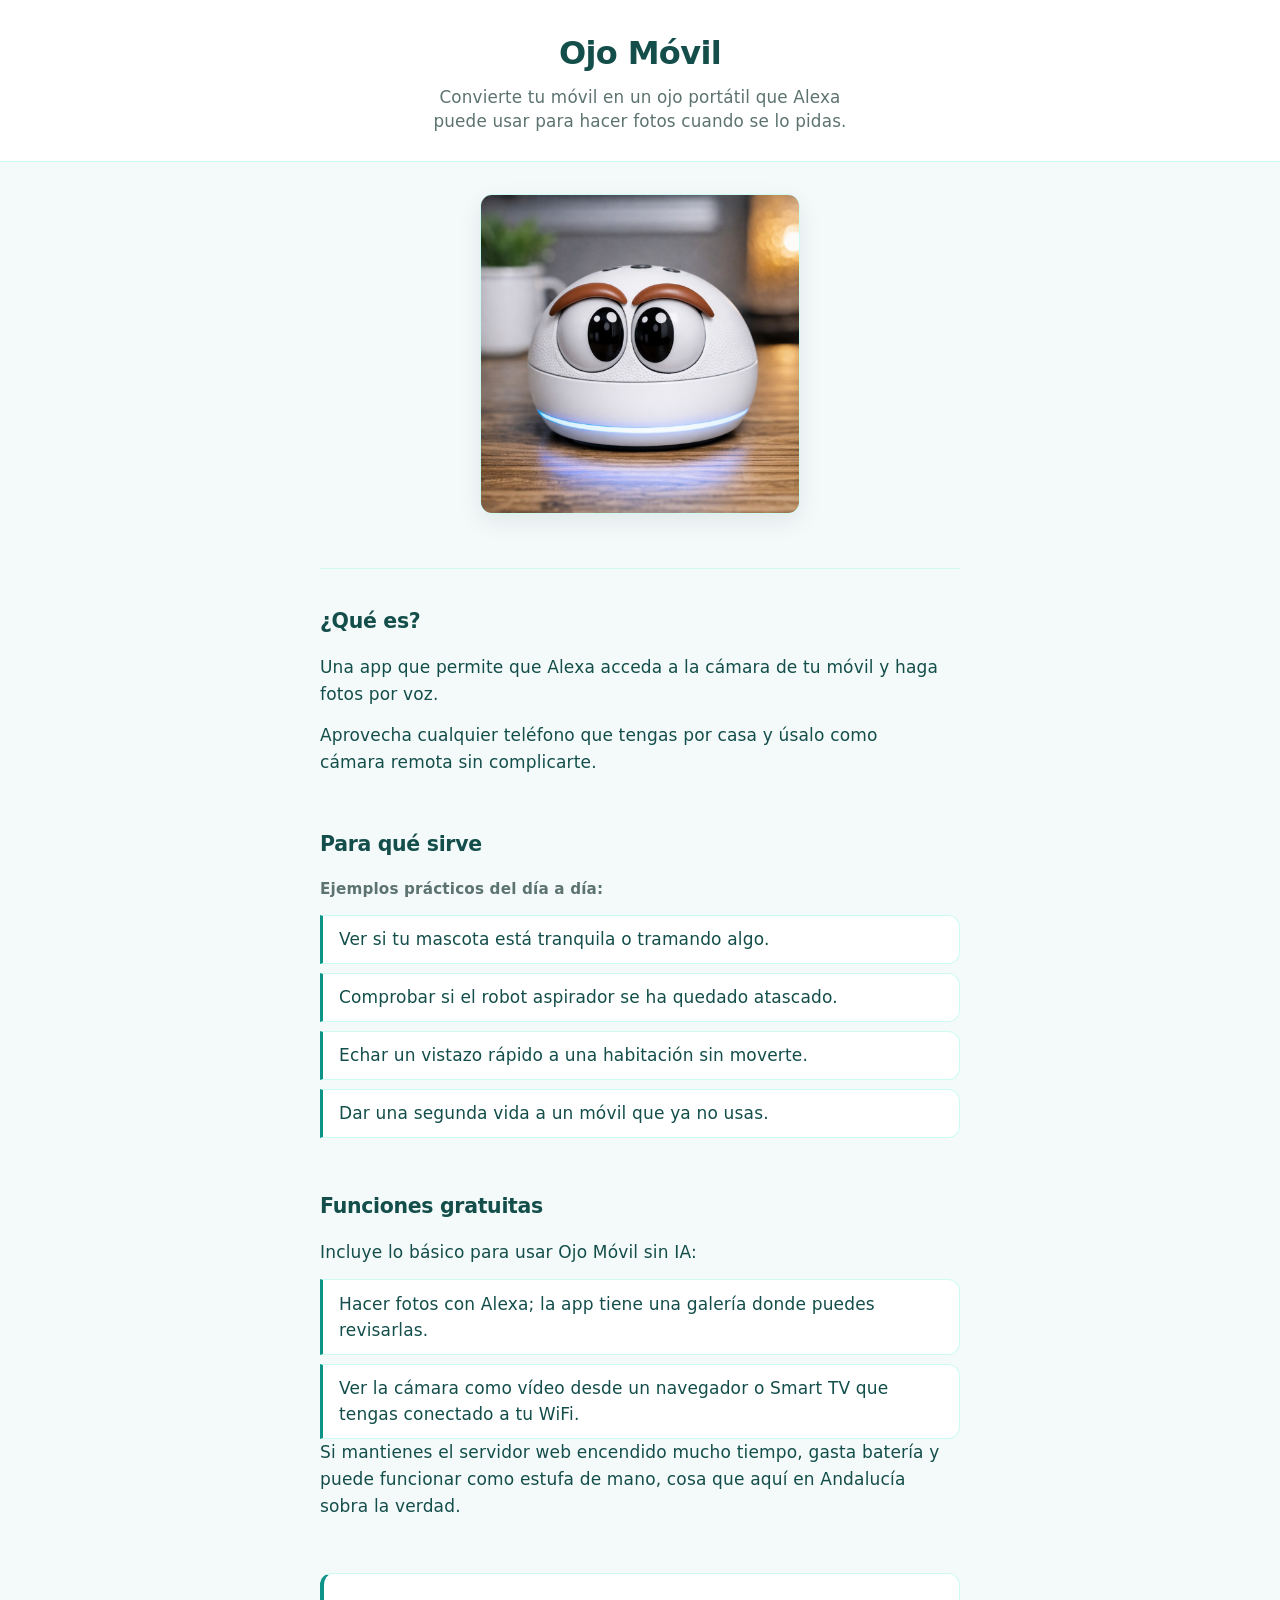
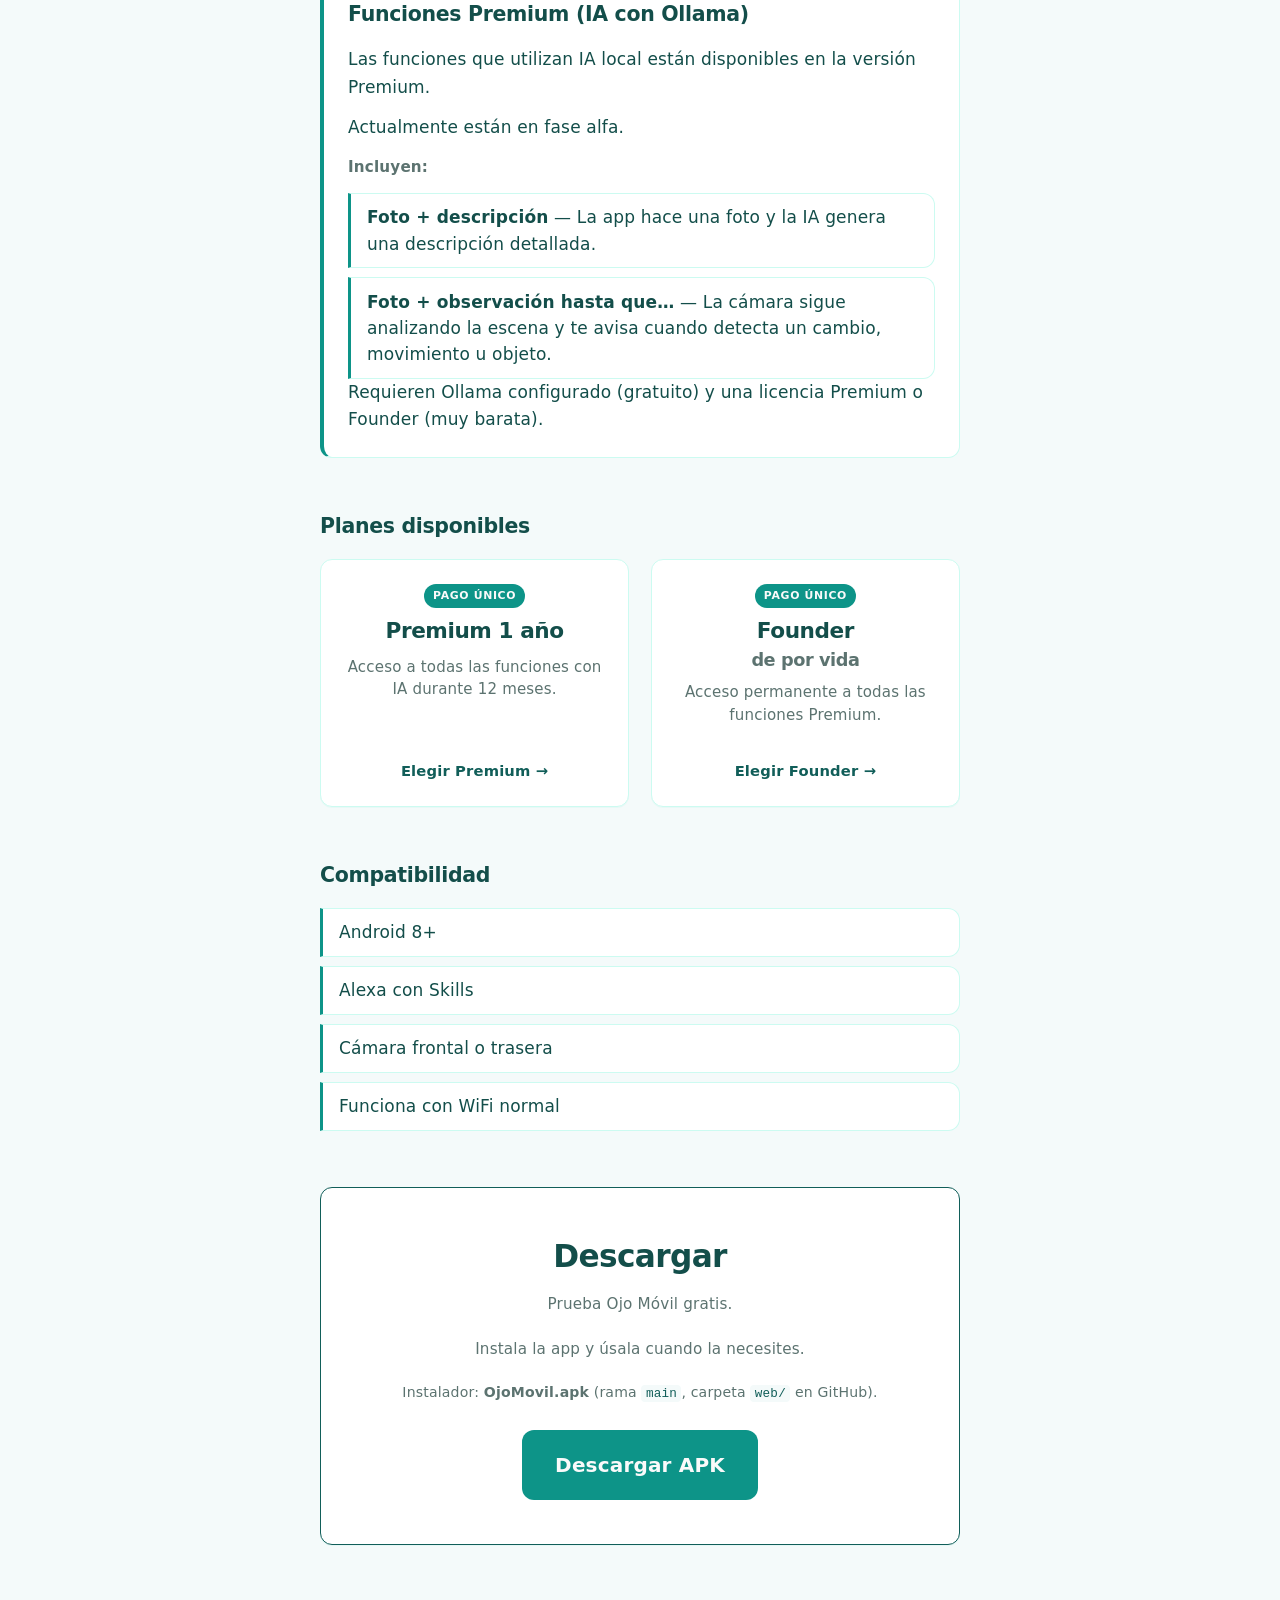
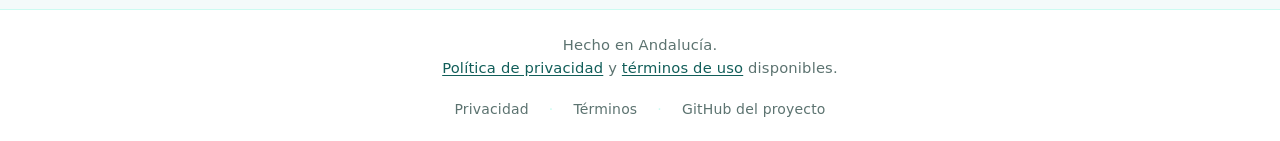
==== commit aac9f803: "contenido6" ====
--- a/web/index.html
+++ b/web/index.html
@@ -107,7 +107,7 @@
       <a class="plan-card" href="https://github.com/ivanpazm/ojomovil-published/releases">
         <span class="plan-card__label">Pago único</span>
         <h3 class="plan-card__title">Founder <span class="plan-card__subtitle">de por vida</span></h3>
-        <p class="plan-card__desc">Acceso permanente a todas las funciones actuales y futuras.</p>
+        <p class="plan-card__desc">Acceso permanente a todas las funciones Premium.</p>
         <span class="plan-card__cta">Elegir Founder →</span>
       </a>
     </div>
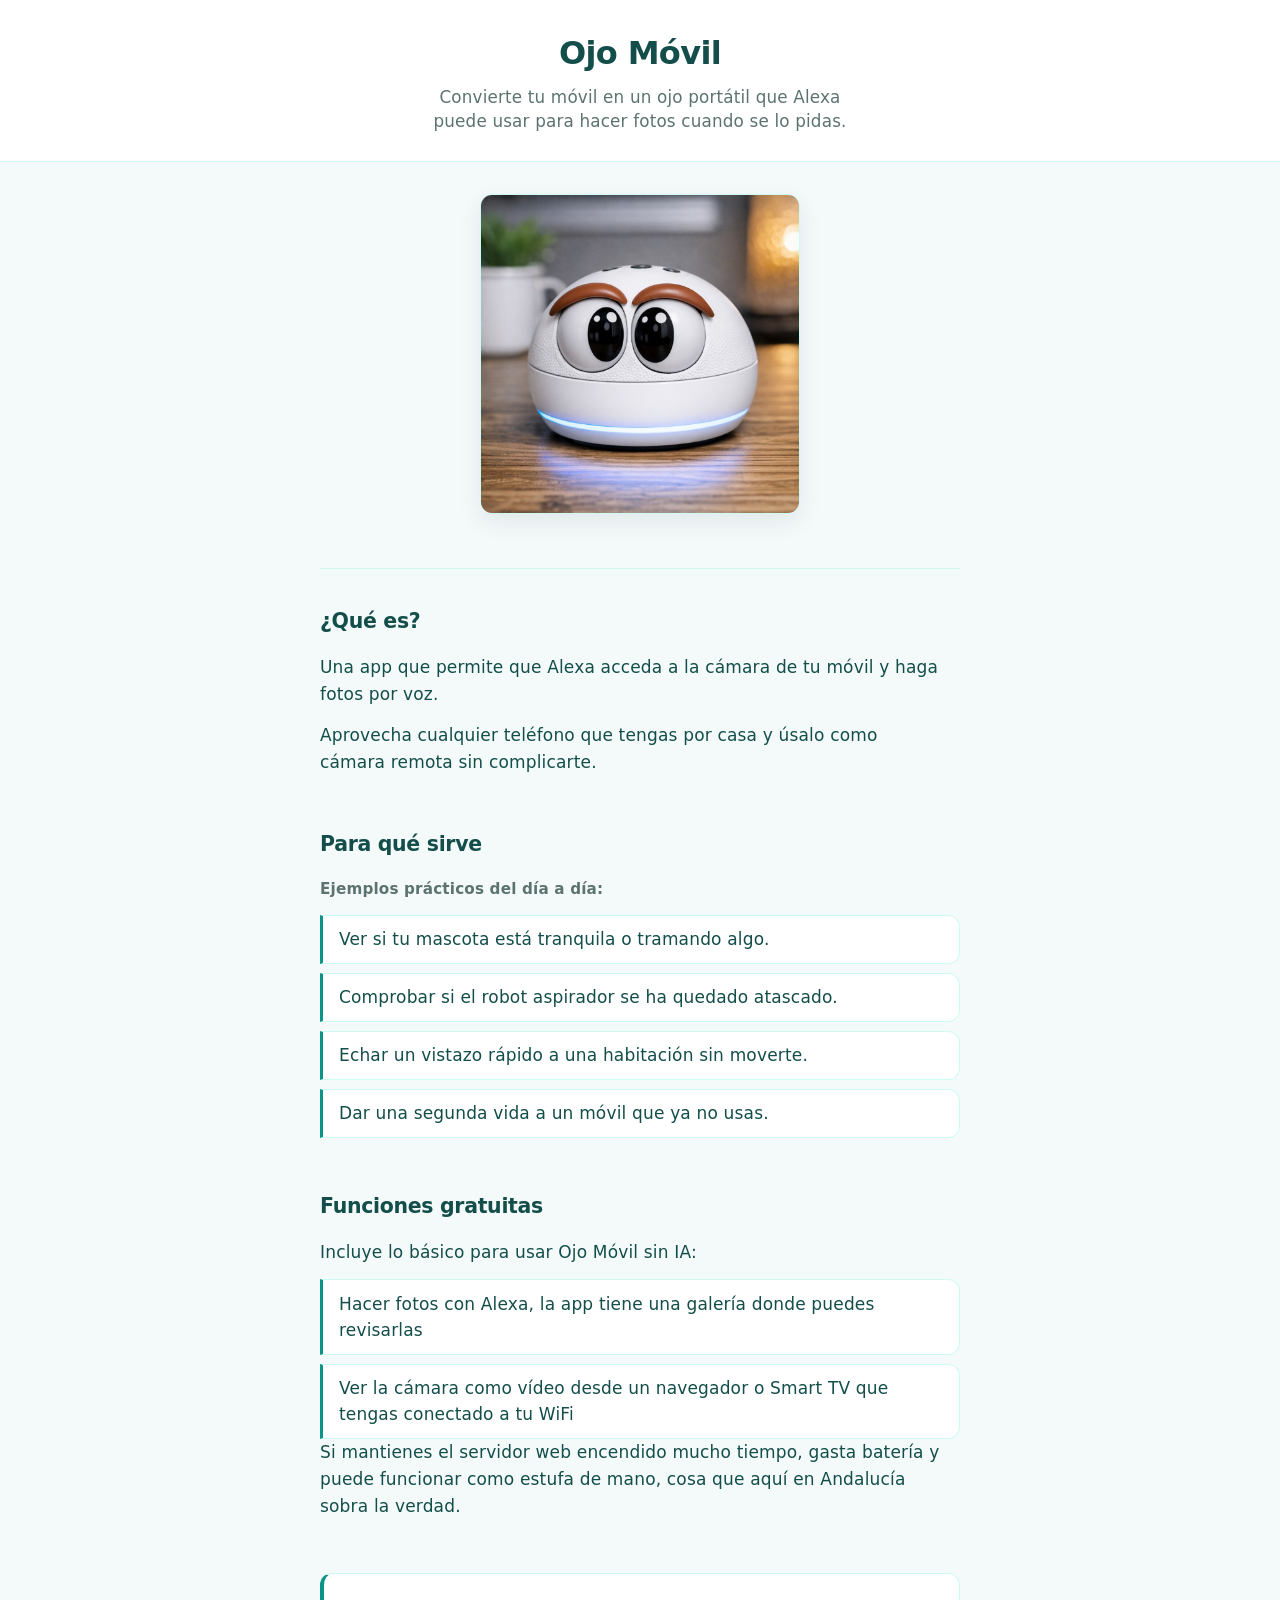
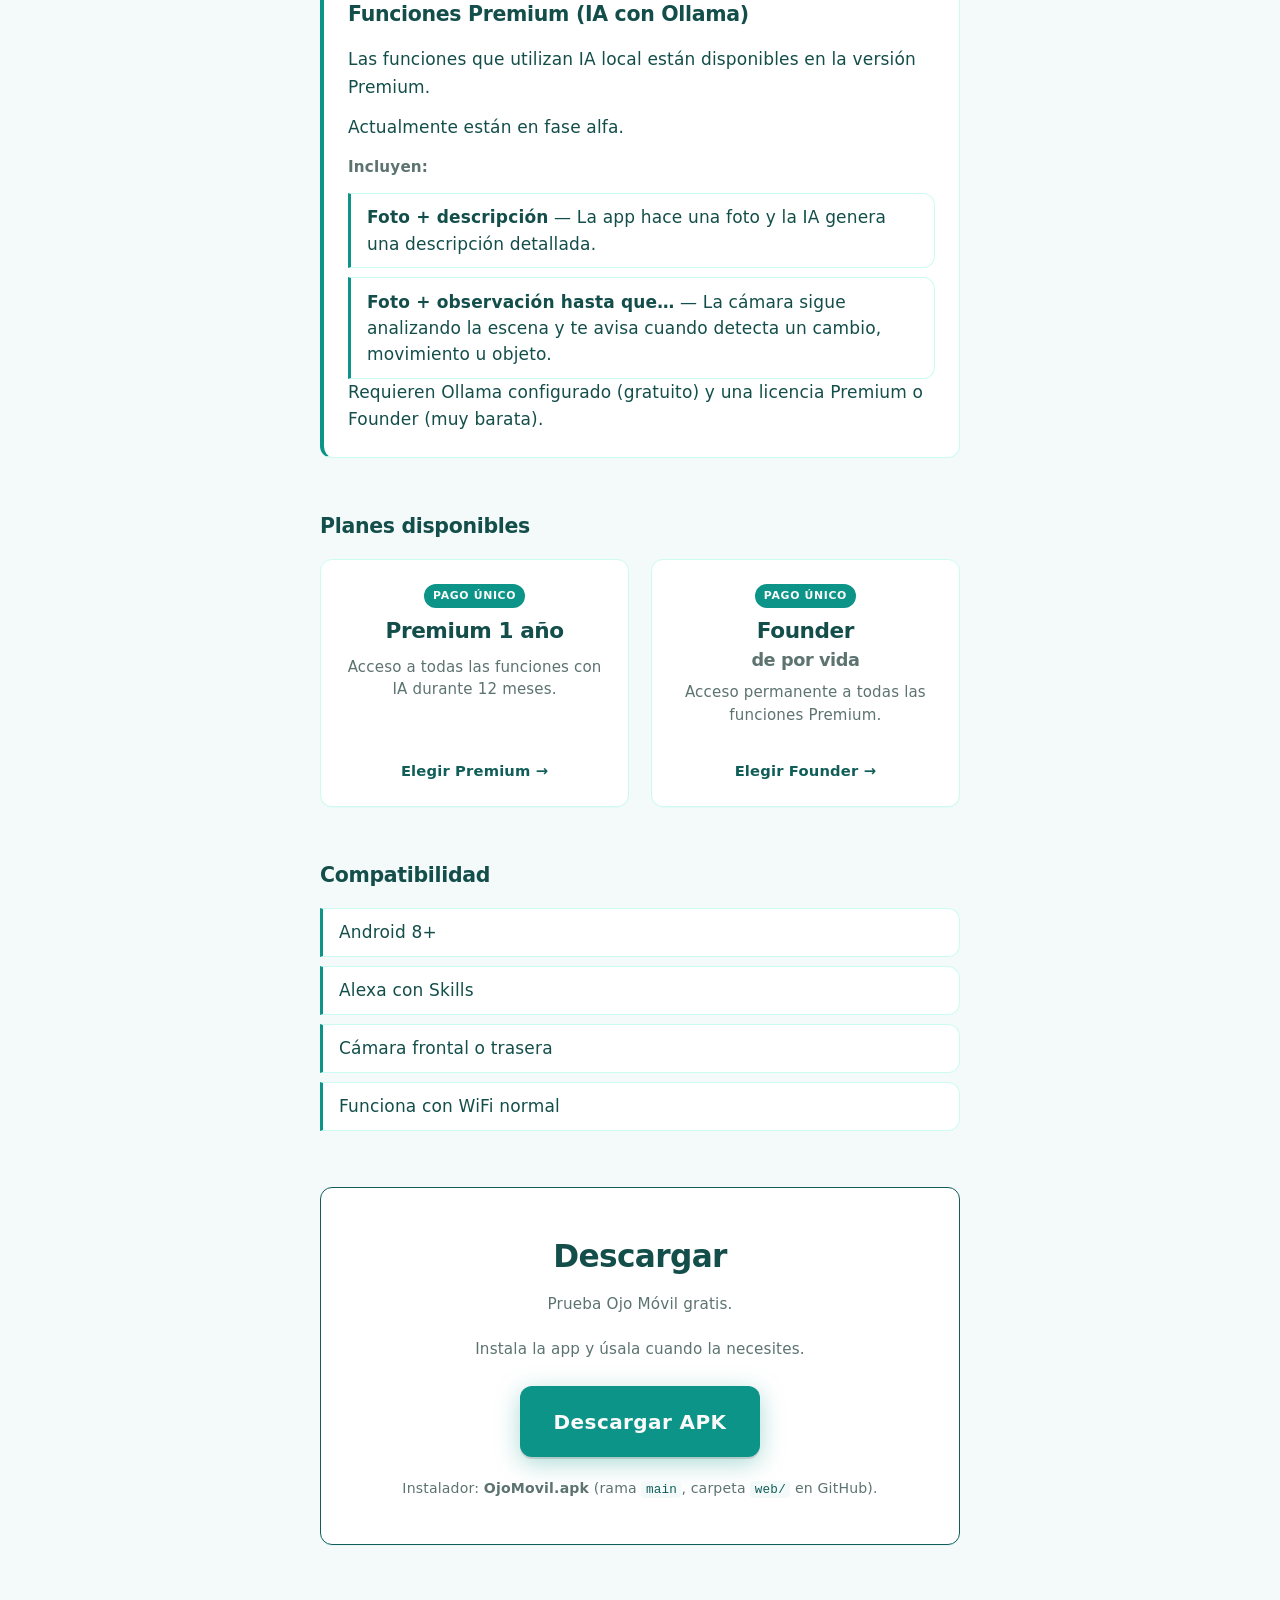
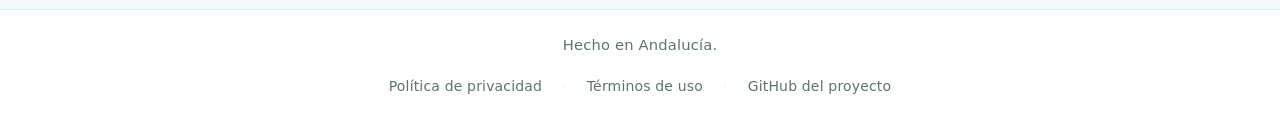
==== commit d4da1e37: "contenido7" ====
--- a/web/index.html
+++ b/web/index.html
@@ -5,17 +5,17 @@
 <meta name="viewport" content="width=device-width, initial-scale=1">
 <title>Ojo Móvil — Fotos por voz con Alexa y la cámara de tu Android</title>
 <meta name="description" content="Ojo Móvil convierte tu móvil en una cámara que Alexa usa cuando se lo pides: fotos por voz, galería en la app y vista en vivo por WiFi en navegador o Smart TV. Hay funciones Premium con IA local usando Ollama.">
-<link rel="canonical" href="https://ivanpazm.github.io/ojomovil-published/web/">
+<link rel="canonical" href="https://example.com/ojomovil">
 <meta property="og:title" content="Ojo Móvil — Fotos por voz con Alexa y tu Android">
 <meta property="og:description" content="Convierte tu móvil en un ojo portátil que Alexa puede usar para hacer fotos cuando se lo pidas. Galería en la app, vídeo por WiFi en el navegador o la tele, y opciones Premium con IA local (Ollama).">
 <meta property="og:type" content="website">
-<meta property="og:url" content="https://ivanpazm.github.io/ojomovil-published/web/">
-<meta property="og:image" content="https://ivanpazm.github.io/ojomovil-published/web/Copilot_20260422_182253.png">
+<meta property="og:url" content="https://example.com/ojomovil">
+<meta property="og:image" content="https://example.com/ojomovil-cover.png">
 <meta property="og:locale" content="es_ES">
 <meta name="twitter:card" content="summary_large_image">
 <meta name="twitter:title" content="Ojo Móvil — Fotos por voz con Alexa y tu Android">
 <meta name="twitter:description" content="Convierte tu móvil en un ojo portátil que Alexa puede usar para hacer fotos cuando se lo pidas. Galería en la app, vídeo por WiFi y Premium con IA local (Ollama).">
-<meta name="twitter:image" content="https://ivanpazm.github.io/ojomovil-published/web/Copilot_20260422_182253.png">
+<meta name="twitter:image" content="https://example.com/ojomovil-cover.png">
 <link rel="stylesheet" href="styles.css">
 <script type="application/ld+json">
 {
@@ -25,6 +25,8 @@
   "operatingSystem": "Android",
   "applicationCategory": "UtilityApplication",
   "description": "App Android y skill de Alexa que dejan hacer fotos con la cámara del móvil cuando se lo pides por voz, con galería integrada y opción de ver la cámara en vivo desde un navegador o Smart TV en la misma WiFi. Incluye funciones Premium con IA local mediante Ollama y licencias Premium o Founder.",
+  "url": "https://example.com/ojomovil",
+  "image": "https://example.com/ojomovil-cover.png",
   "offers": {
     "@type": "Offer",
     "price": "0.00",
@@ -76,8 +78,8 @@
     <h2 id="free-title">Funciones gratuitas</h2>
     <p>Incluye lo básico para usar Ojo Móvil sin IA:</p>
     <ul class="plain-list">
-      <li>Hacer fotos con Alexa; la app tiene una galería donde puedes revisarlas.</li>
-      <li>Ver la cámara como vídeo desde un navegador o Smart TV que tengas conectado a tu WiFi.</li>
+      <li>Hacer fotos con Alexa, la app tiene una galería donde puedes revisarlas</li>
+      <li>Ver la cámara como vídeo desde un navegador o Smart TV que tengas conectado a tu WiFi</li>
     </ul>
     <p>Si mantienes el servidor web encendido mucho tiempo, gasta batería y puede funcionar como estufa de mano, cosa que aquí en Andalucía sobra la verdad.</p>
   </section>
@@ -123,24 +125,25 @@
     </ul>
   </section>
 
-  <section class="download download--final" aria-labelledby="apk-title">
+  <section class="download download--final download--apk" aria-labelledby="apk-title">
     <h2 id="apk-title">Descargar</h2>
     <p>Prueba Ojo Móvil gratis.</p>
     <p>Instala la app y úsala cuando la necesites.</p>
+    <p class="download__apk-wrap">
+      <a class="btn-apk btn-apk--large btn-apk--primary" href="https://github.com/ivanpazm/ojomovil-published/raw/main/web/OjoMovil.apk">Descargar APK</a>
+    </p>
     <p class="download__hint">Instalador: <strong>OjoMovil.apk</strong> (rama <code>main</code>, carpeta <code>web/</code> en GitHub).</p>
-    <a class="btn-apk btn-apk--large" href="https://github.com/ivanpazm/ojomovil-published/raw/main/web/OjoMovil.apk">Descargar APK</a>
   </section>
 
 </main>
 
 <footer>
   <div class="footer-wrap">
-    <p class="footer-copy">Hecho en Andalucía.<br>
-    <a href="https://ivanpazm.github.io/ojomovil-published/web/privacy.html">Política de privacidad</a> y <a href="https://ivanpazm.github.io/ojomovil-published/web/terms.html">términos de uso</a> disponibles.</p>
-    <nav class="footer-inner" aria-label="Enlaces legales y repositorio">
-      <a href="https://ivanpazm.github.io/ojomovil-published/web/privacy.html">Privacidad</a>
+    <p class="footer-copy">Hecho en Andalucía.</p>
+    <nav class="footer-inner" aria-label="Legal y proyecto">
+      <a href="https://ivanpazm.github.io/ojomovil-published/web/privacy.html">Política de privacidad</a>
       <span class="footer-sep" aria-hidden="true">·</span>
-      <a href="https://ivanpazm.github.io/ojomovil-published/web/terms.html">Términos</a>
+      <a href="https://ivanpazm.github.io/ojomovil-published/web/terms.html">Términos de uso</a>
       <span class="footer-sep" aria-hidden="true">·</span>
       <a href="https://github.com/ivanpazm/ojomovil-published">GitHub del proyecto</a>
     </nav>
--- a/web/styles.css
+++ b/web/styles.css
@@ -306,10 +306,31 @@
   margin-bottom: 0.35rem;
 }
 
+.download__apk-wrap {
+  margin: 1.35rem 0 0.75rem;
+  display: flex;
+  justify-content: center;
+}
+
 .download__hint {
-  margin-top: 0.5rem !important;
+  margin-top: 0 !important;
+  margin-bottom: 0 !important;
   font-size: 0.88rem !important;
   color: var(--muted) !important;
+}
+
+.btn-apk--primary {
+  min-height: 3.25rem;
+  padding: 1.15rem 2.35rem;
+  font-size: clamp(1.12rem, 3.5vw, 1.3rem);
+  letter-spacing: 0.02em;
+  box-shadow: 0 2px 0 rgba(0, 0, 0, 0.12), 0 6px 24px rgba(13, 148, 136, 0.35);
+}
+
+@media (prefers-color-scheme: dark) {
+  .btn-apk--primary {
+    box-shadow: 0 2px 0 rgba(0, 0, 0, 0.25), 0 8px 28px rgba(45, 212, 191, 0.25);
+  }
 }
 
 .footer-wrap {
@@ -323,31 +344,6 @@
   font-size: 0.92rem;
   line-height: 1.55;
   color: var(--muted);
-}
-
-.footer-copy a {
-  color: var(--accent-deep);
-  text-decoration: underline;
-  text-underline-offset: 2px;
-}
-
-.footer-copy a:hover {
-  color: var(--accent);
-}
-
-@media (prefers-color-scheme: dark) {
-  .footer-copy a {
-    color: var(--accent-strong);
-  }
-  .footer-copy a:hover {
-    color: var(--accent-hover);
-  }
-}
-
-.footer-copy a:focus-visible {
-  outline: 2px solid var(--accent);
-  outline-offset: 2px;
-  border-radius: 2px;
 }
 
 section.block q {
